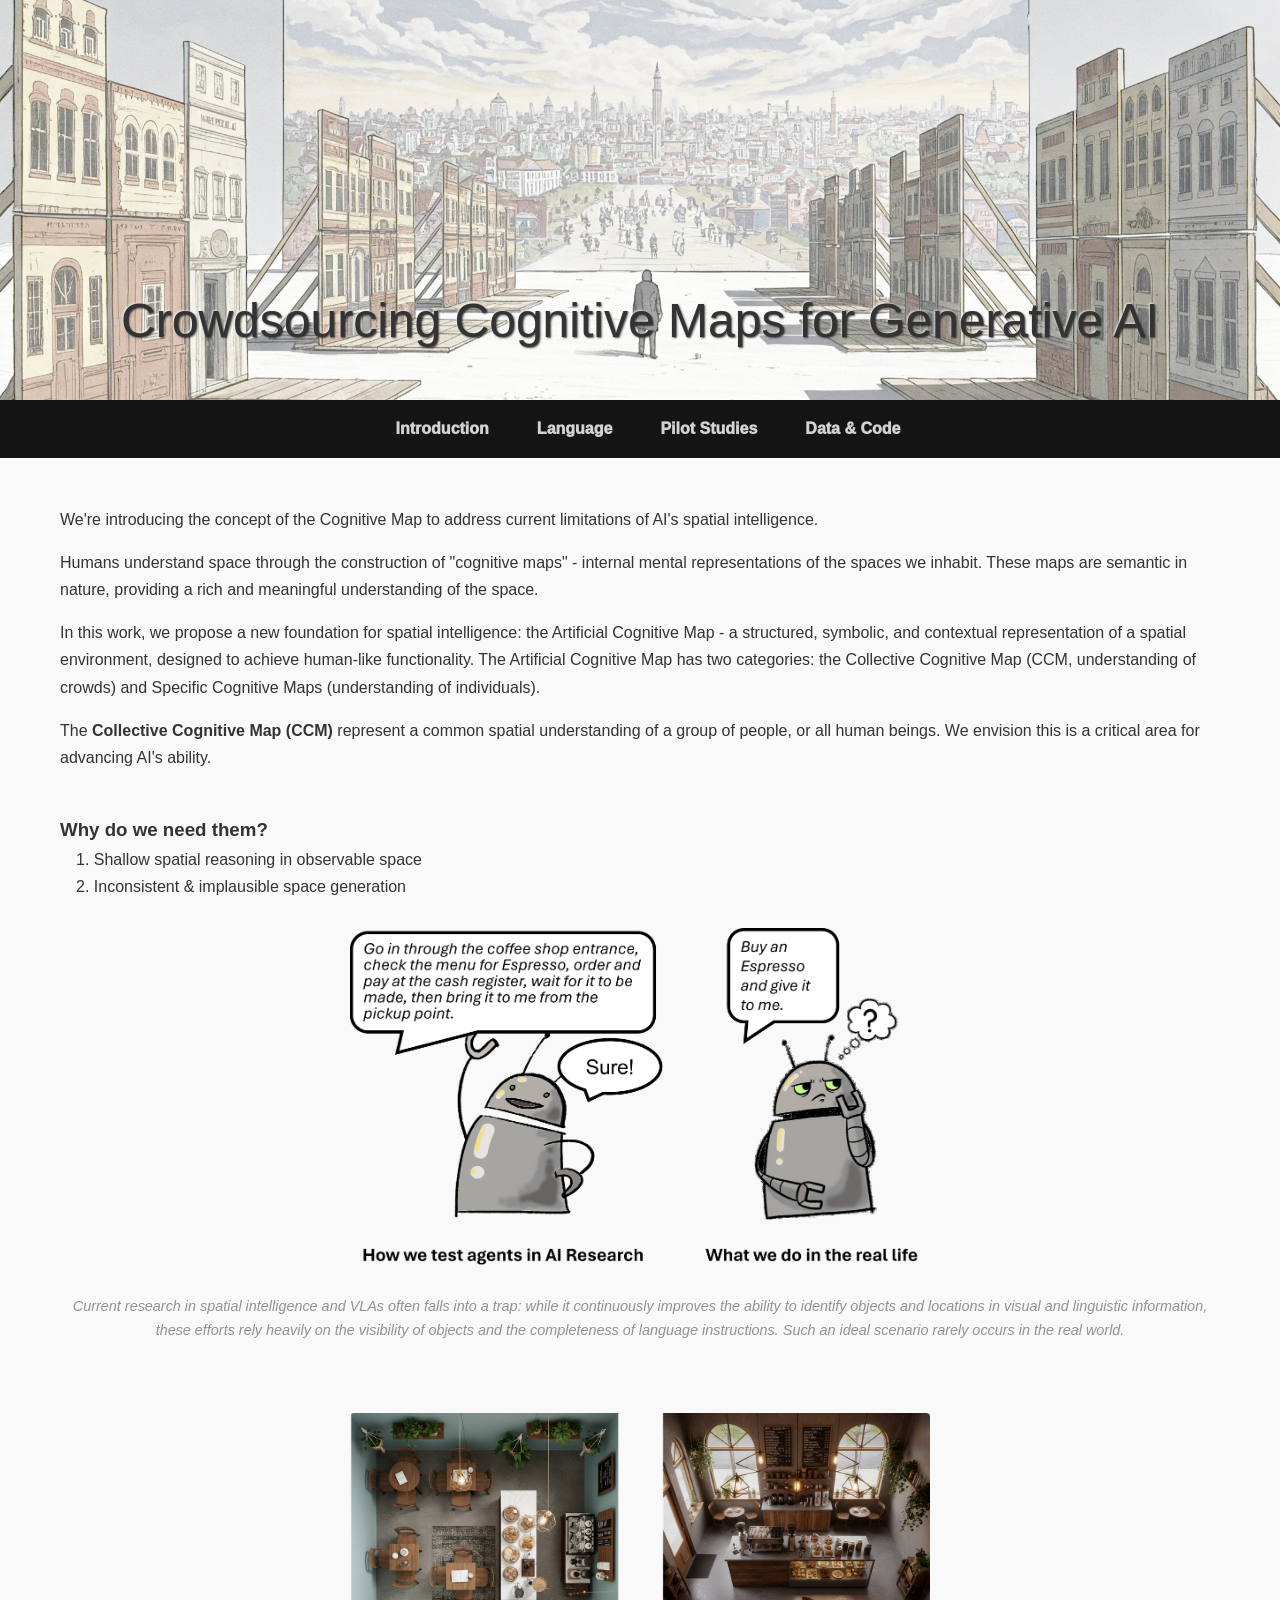
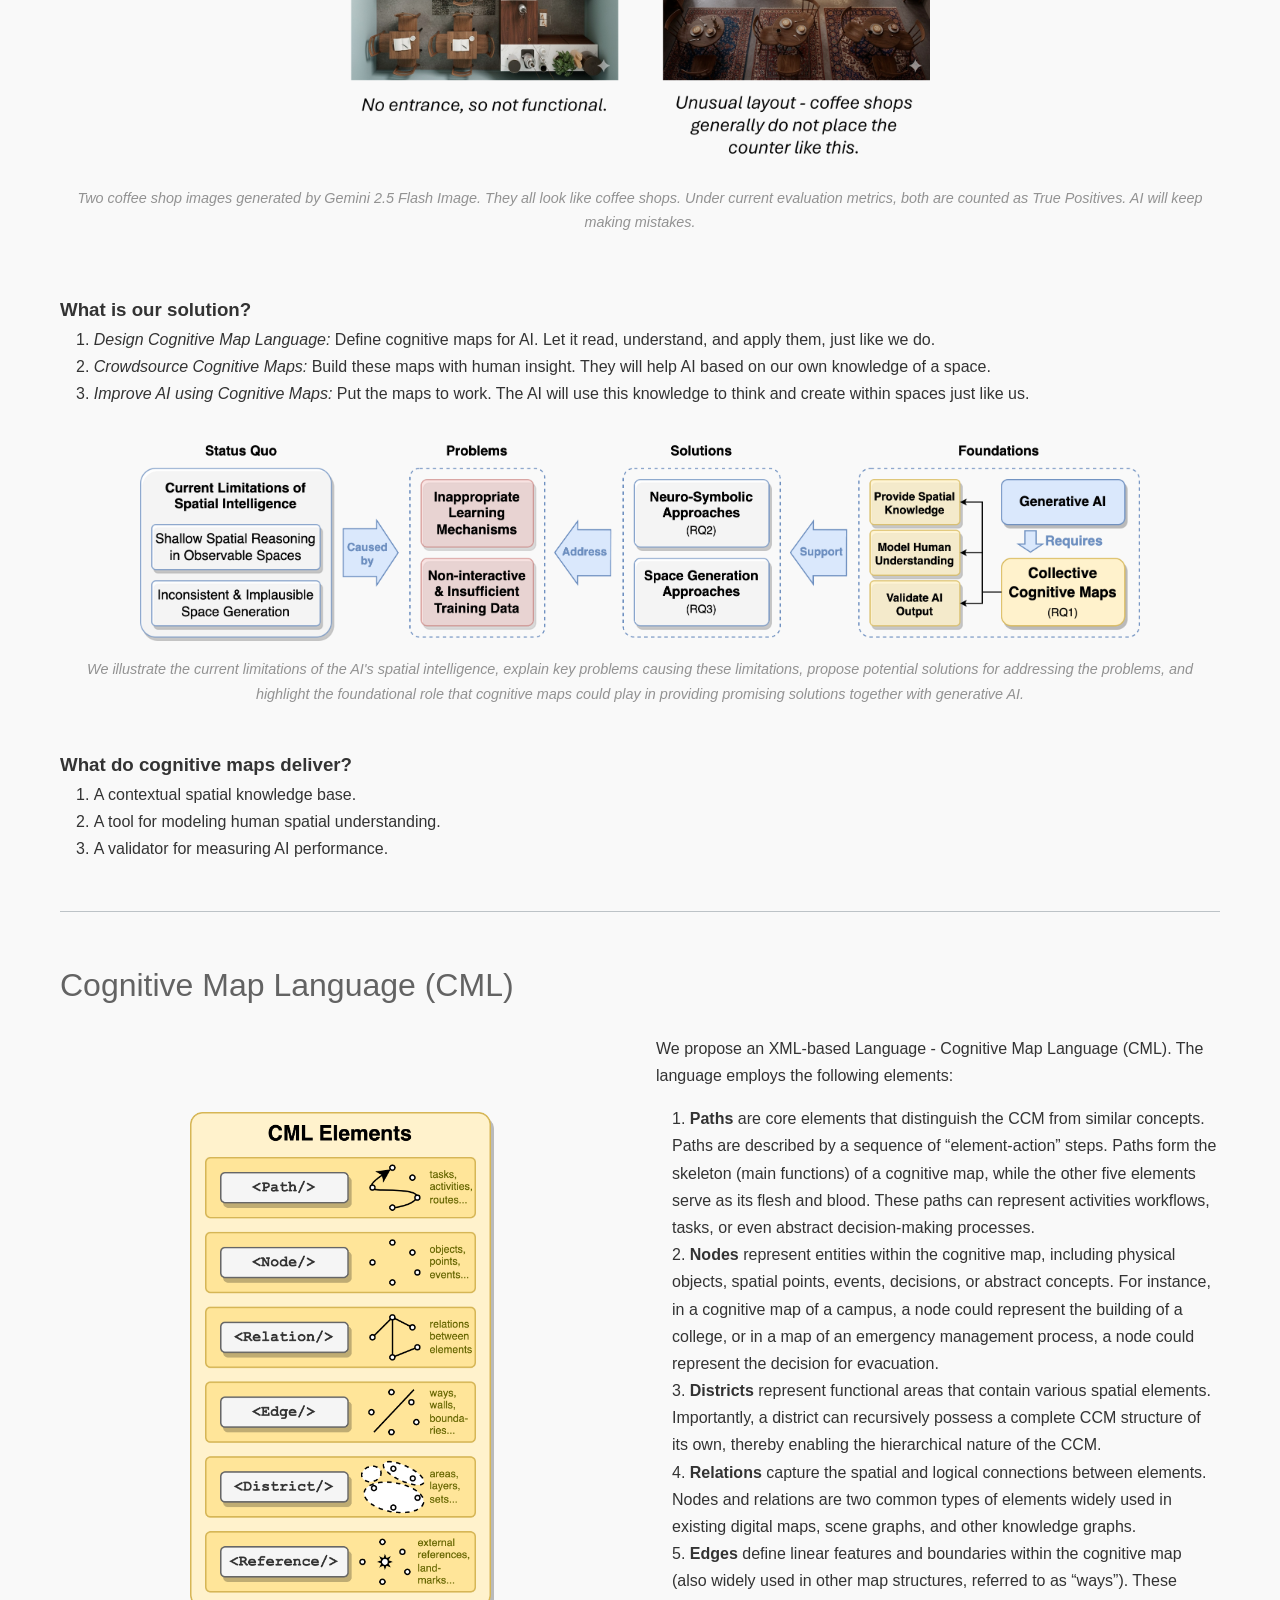
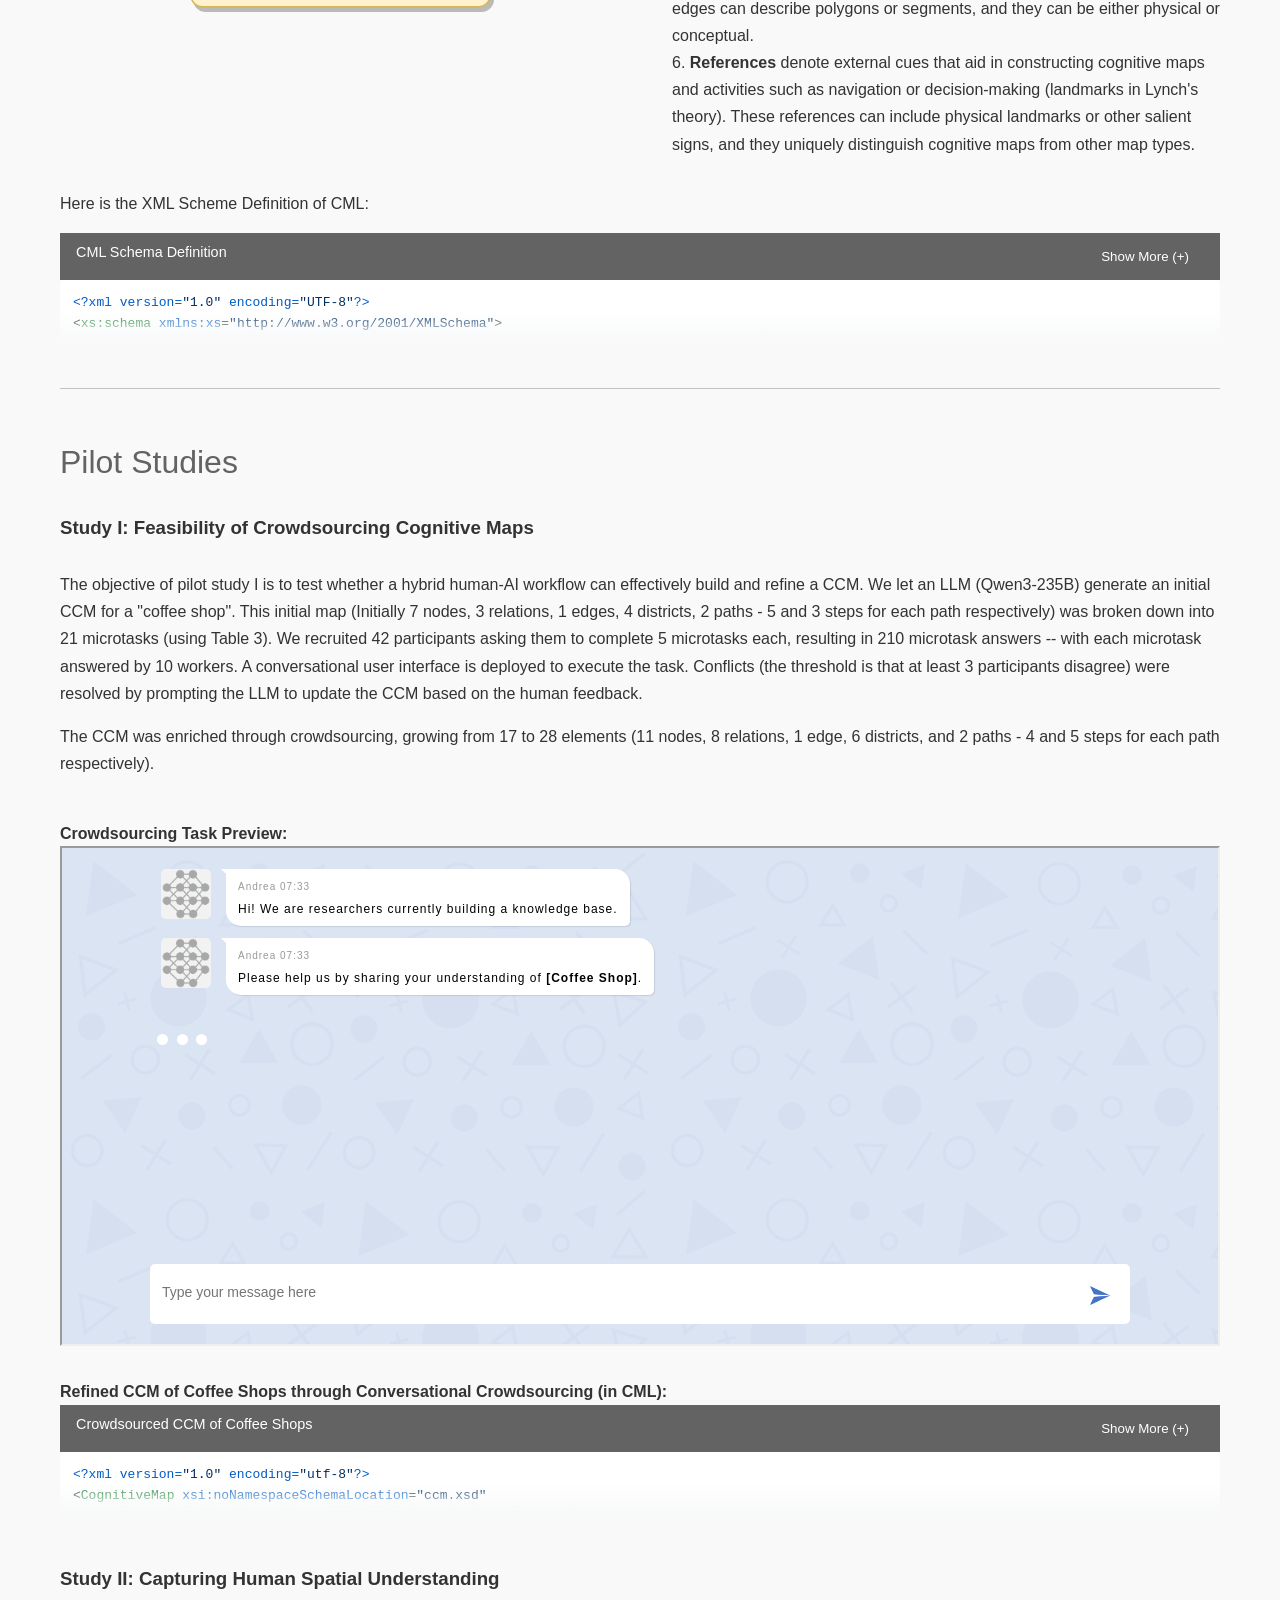
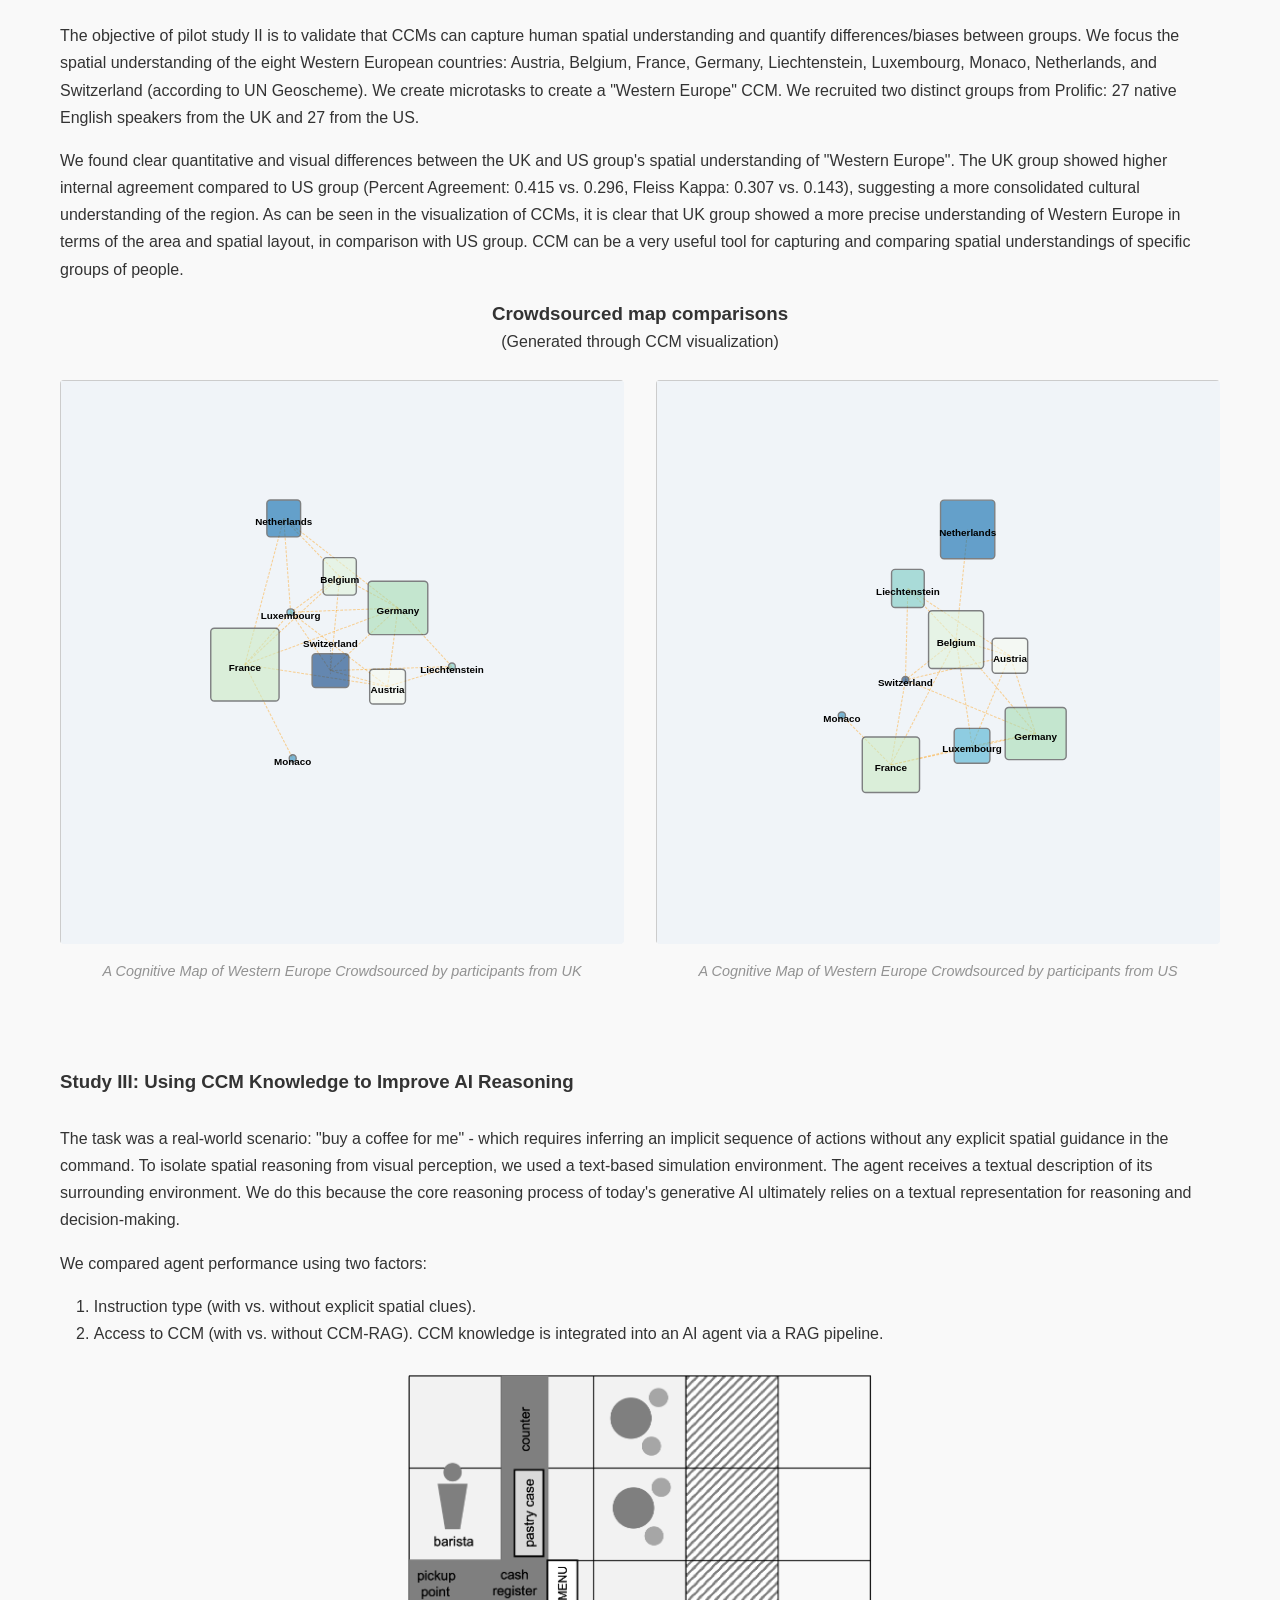
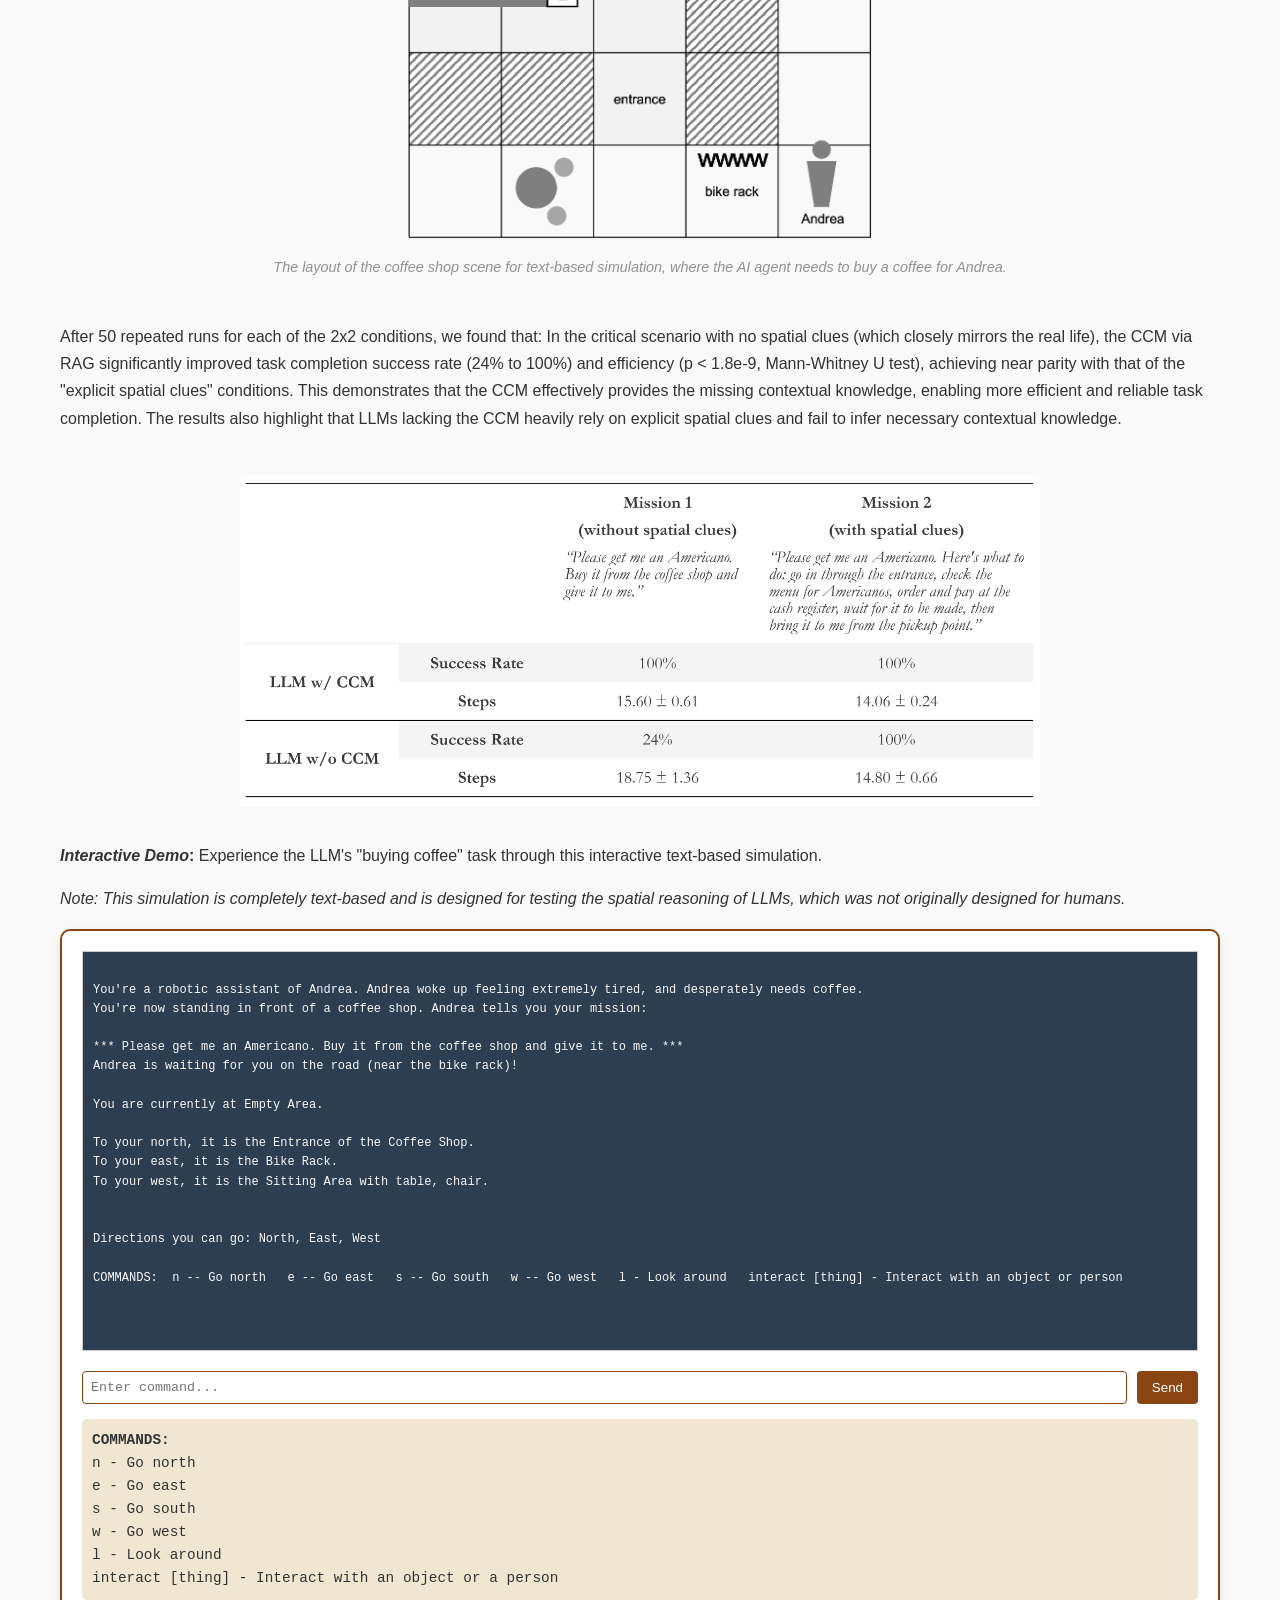
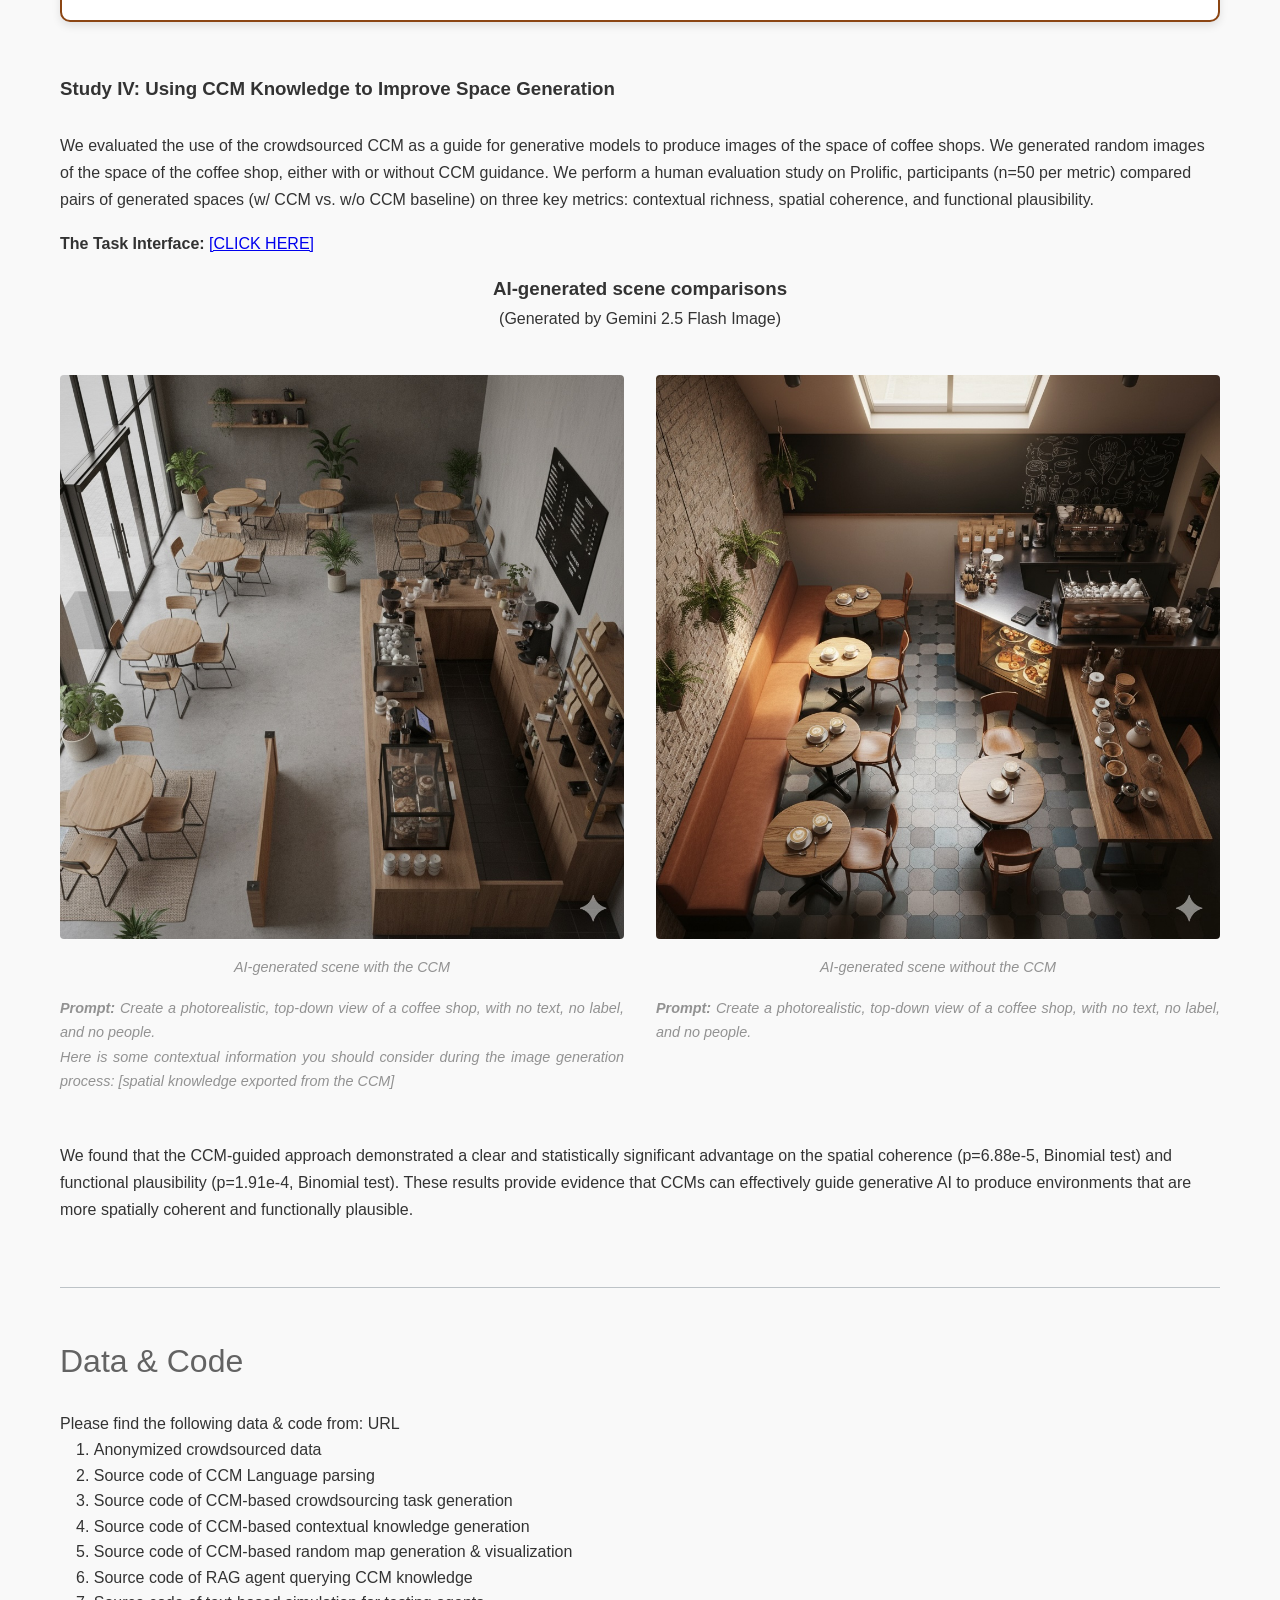
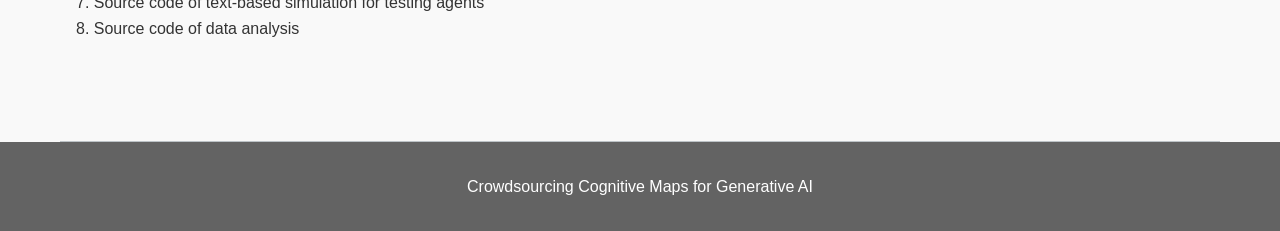
==== home/index.html @ c55c2d04 "Add files via upload" ====
<!DOCTYPE html>
<html lang="en">
<head>
    <meta charset="UTF-8">
    <meta name="viewport" content="width=device-width, initial-scale=1.0">
    <title>Crowdsourcing Cognitive Maps</title>
    <link rel="stylesheet" href="./github.min.css">
    <link rel="stylesheet" media="all" href="./style.css">
    <style>

    </style>
</head>
<body>
    <header>
        <div class="container" style="margin-top: auto; width: 100%; text-align: center;">
            <h1>Crowdsourcing Cognitive Maps for Generative AI</h1>
            <!-- <p class="subtitle">Toward Spatial Intelligence of AI via Collective Cognitive Maps</p> -->
        </div>
    </header>
    
    <nav>
        <div class="container">
            <ul>
                <li><a href="#introduction">Introduction</a></li>
                <li><a href="#language">Language</a></li>
                <li><a href="#pilotstudies">Pilot Studies</a></li>
                <li><a href="#data">Data & Code</a></li>
            </ul>
        </div>
    </nav>
    
    <main class="container">
        <section id="introduction">
            <!-- <h2>Introduction</h2> -->
            <div class="text-content">
                <p>We're introducing the concept of the Cognitive Map to address current limitations of AI's spatial intelligence.</p>
                <p>Humans understand space through the construction of "cognitive maps" - internal mental representations of the spaces we inhabit. These maps are semantic in nature, providing a rich and meaningful understanding of the space.</p>
                <p>In this work, we propose a new foundation for spatial intelligence: the Artificial Cognitive Map - a structured, symbolic, and contextual representation of a spatial environment, designed to achieve human-like functionality. The Artificial Cognitive Map has two categories: the Collective Cognitive Map (CCM, understanding of crowds) and Specific Cognitive Maps (understanding of individuals). </p>
                <p>The <b>Collective Cognitive Map (CCM)</b> represent a common spatial understanding of a group of people, or all human beings. We envision this is a critical area for advancing AI's ability.</p>
                <br/>

                <h3>Why do we need them?</h3>
                <ol>
                    <li>Shallow spatial reasoning in observable space</li>
                    <li>Inconsistent & implausible space generation</li>
                </ol>

                <div class="image-container">
                    <br/>
                    <img id="example1" style="width: 50%; max-width: 1000px;" src="imgs/example1.png">
                    <p class="image-caption">Current research in spatial intelligence and VLAs often falls into a trap: while it continuously improves the ability to identify objects and locations in visual and linguistic information, these efforts rely heavily on the visibility of objects and the completeness of language instructions. Such an ideal scenario rarely occurs in the real world.</p>
                    <br/>
                </div>

                
                <div class="image-container">
                    <br/>
                    <img id="example2" style="width: 50%; max-width: 1000px;" src="imgs/example2.png">
                    <p class="image-caption">Two coffee shop images generated by Gemini 2.5 Flash Image. They all look like coffee shops. Under current evaluation metrics, both are counted as True Positives. AI will keep making mistakes.</p>
                    <br/>
                </div>
                <p></p>

                <h3>What is our solution?</h3>
                <ol>
                    <li><i>Design Cognitive Map Language:</i> Define cognitive maps for AI. Let it read, understand, and apply them, just like we do.</li>
                    <li><i>Crowdsource Cognitive Maps:</i> Build these maps with human insight. They will help AI based on our own knowledge of a space.</li>
                    <li><i>Improve AI using Cognitive Maps:</i> Put the maps to work. The AI will use this knowledge to think and create within spaces just like us.</li>
                </ol>

                <div class="image-container">
                    <br/>
                    <img id="pipeline" style="width: 100%; max-width: 1000px;" src="imgs/pipeline.png">
                    <p class="image-caption">We illustrate the current limitations of the AI's spatial intelligence, explain key problems causing these limitations, propose potential solutions for addressing the problems, and highlight the foundational role that cognitive maps could play in providing promising solutions together with generative AI. </p>
                    <br/>
                </div>

                <h3>What do cognitive maps deliver?</h3>
                <ol>
                    <li>A contextual spatial knowledge base.</li>
                    <li>A tool for modeling human spatial understanding.</li>
                    <li>A validator for measuring AI performance.</li>
                </ol>
            </div>
        </section>
        
        <section id="language">
            <h2>Cognitive Map Language (CML)</h2>
            <div class="content-grid">
                <div class="image-container">
                    <br/>
                    <br/>
                    <br/>
                    <img src="imgs/cml.png" style="max-height:500px">
                    <!-- <p class="image-caption">CML Elements</p> -->
                </div>
                <div class="text-content">
                    <p>We propose an XML-based Language - Cognitive Map Language (CML). The language employs the following elements:</p>
                    <ol>
                        <li><strong>Paths</strong> are core elements that distinguish the CCM from similar concepts. Paths are described by a sequence of “element-action” steps. Paths form the skeleton (main functions) of a cognitive map, while the other five elements serve as its flesh and blood. These paths can represent activities workflows, tasks, or even abstract decision-making processes.</li>
                        <li><strong>Nodes</strong> represent entities within the cognitive map, including physical objects, spatial points, events, decisions, or abstract concepts. For instance, in a cognitive map of a campus, a node could represent the building of a college, or in a map of an emergency management process, a node could represent the decision for evacuation.</li>
                        <li><strong>Districts</strong> represent functional areas that contain various spatial elements. Importantly, a district can recursively possess a complete CCM structure of its own, thereby enabling the hierarchical nature of the CCM.</li>
                        <li><strong>Relations</strong> capture the spatial and logical connections between elements. Nodes and relations are two common types of elements widely used in existing digital maps, scene graphs, and other knowledge graphs.</li>
                        <li><strong>Edges</strong> define linear features and boundaries within the cognitive map (also widely used in other map structures, referred to as “ways”). These edges can describe polygons or segments, and they can be either physical or conceptual.</li>
                        <li><strong>References</strong> denote external cues that aid in constructing cognitive maps and activities such as navigation or decision-making (landmarks in Lynch's theory). These references can include physical landmarks or other salient signs, and they uniquely distinguish cognitive maps from other map types.</li>
                    </ol>
                </div>
            </div>
            
            <div class="text-content"><p>Here is the XML Scheme Definition of CML:</p></div>

            <div class="code-container collapsible-code collapsed">
                <div class="code-header">
                    <span>CML Schema Definition</span>
                    <div class="code-actions">
                        <!-- <button class="code-copy">Copy</button>&nbsp;&nbsp; -->
                        <button class="collapse-toggle" style="background: none; border: none; color: white; cursor: pointer;">Show More (+)</button>
                    </div>
                </div>
                <div class="code-content">
                    <pre><code class="language-xml" id="xsd-code"></code></pre>
                    <div class="collapsed-overlay"></div>
                </div>
            </div>

        </section>
        
        <section id="pilotstudies">
            <h2>Pilot Studies</h2>
            <div class="text-content">
                <h3>Study I: Feasibility of Crowdsourcing Cognitive Maps</h3>
                <br/>
                <p>The objective of pilot study I is to test whether a hybrid human-AI workflow can effectively build and refine a CCM. We let an LLM (Qwen3-235B) generate an initial CCM for a "coffee shop". This initial map (Initially 7 nodes, 3 relations, 1 edges, 4 districts, 2 paths - 5 and 3 steps for each path respectively) was broken down into 21 microtasks (using Table 3). We recruited 42 participants asking them to complete 5 microtasks each, resulting in 210 microtask answers -- with each microtask answered by 10 workers. A conversational user interface is deployed to execute the task. Conflicts (the threshold is that at least 3 participants disagree) were resolved by prompting the LLM to update the CCM based on the human feedback.</p>
                <p>The CCM was enriched through crowdsourcing, growing from 17 to 28 elements (11 nodes, 8 relations, 1 edge, 6 districts, and 2 paths - 4 and 5 steps for each path respectively).</p>
                <br/>
            </div>
            
            <p><b>Crowdsourcing Task Preview:</b></p>
            <iframe 
                src="../crowdsourcing/client.html" 
                width="100%" 
                height="500px"
                title="Conversational Task Interface">
            </iframe>
            <br/>
            <br/>

            <p><b>Refined CCM of Coffee Shops through Conversational Crowdsourcing (in CML):</b></p>
            <div class="code-container collapsible-code collapsed">
                <div class="code-header">
                    <span>Crowdsourced CCM of Coffee Shops</span>
                    <div class="code-actions">
                        <!-- <button class="code-copy">Copy</button>&nbsp;&nbsp; -->
                        <button class="collapse-toggle" style="background: none; border: none; color: white; cursor: pointer;">Show More (+)</button>
                    </div>
                </div>
                <div class="code-content">
                    <pre><code class="language-xml" id="xml-code"></code></pre>
                    <div class="collapsed-overlay"></div>
                </div>
            </div>
            <br/>
            <br/>

            <div class="text-content">
                <h3>Study II: Capturing Human Spatial Understanding</h3>
                <br/>
                <p>The objective of pilot study II is to validate that CCMs can capture human spatial understanding and quantify differences/biases between groups. We focus the spatial understanding of the eight Western European countries: Austria, Belgium, France, Germany, Liechtenstein, Luxembourg, Monaco, Netherlands, and Switzerland (according to UN Geoscheme). We create microtasks to create a "Western Europe" CCM. We recruited two distinct groups from Prolific: 27 native English speakers from the UK and 27 from the US.</p>
                <p>We found clear quantitative and visual differences between the UK and US group's spatial understanding of "Western Europe". The UK group showed higher internal agreement compared to US group (Percent Agreement: 0.415 vs. 0.296, Fleiss Kappa: 0.307 vs. 0.143), suggesting a more consolidated cultural understanding of the region. As can be seen in the visualization of CCMs, it is clear that UK group showed a more precise understanding of Western Europe in terms of the area and spatial layout, in comparison with US group. 
                CCM can be a very useful tool for capturing and comparing spatial understandings of specific groups of people. </p>
            </div>

            <div style="text-align: center">
                <h3>Crowdsourced map comparisons</h3>
                <p>(Generated through CCM visualization)</p>
                <br/>
            </div>
            <div class="content-grid">
                <div class="image-container">
                    <img id="we-uk" src="imgs/map_WE_UK.svg">
                    <p class="image-caption">A Cognitive Map of Western Europe Crowdsourced by participants from UK</p>
                </div>
                <div class="image-container">
                    <img id="we-us" src="imgs/map_WE_US.svg">
                    <p class="image-caption">A Cognitive Map of Western Europe Crowdsourced by participants from US</p>
                </div>
            </div>
            <br/>
            <br/>


            <div class="text-content">
                <h3>Study III: Using CCM Knowledge to Improve AI Reasoning</h3>
                <br/>
                <p>The task was a real-world scenario: "buy a coffee for me" - which requires inferring an implicit sequence of actions without any explicit spatial guidance in the command. To isolate spatial reasoning from visual perception, we used a text-based simulation environment. The agent receives a textual description of its surrounding environment. We do this because the core reasoning process of today's generative AI ultimately relies on a textual representation for reasoning and decision-making.</p>
                <p>We compared agent performance using two factors: </p>
                <ol>
                    <li>Instruction type (with vs. without explicit spatial clues).</li>
                    <li>Access to CCM (with vs. without CCM-RAG). CCM knowledge is integrated into an AI agent via a RAG pipeline.</li>
                </ol>

                <div class="image-container">
                    <br/>
                    <img id="layout" style="width: 40%" src="imgs/coffeeshop.png">
                    <p class="image-caption">The layout of the coffee shop scene for text-based simulation, where the AI agent needs to buy a coffee for Andrea.</p>
                    <br/>
                </div>

                <p>After 50 repeated runs for each of the 2x2 conditions, we found that: In the critical scenario with no spatial clues (which closely mirrors the real life), the CCM via RAG significantly improved task completion success rate (24% to 100%) and efficiency (p &lt; 1.8e-9, Mann-Whitney U test), achieving near parity with that of the "explicit spatial clues" conditions. This demonstrates that the CCM effectively provides the missing contextual knowledge, enabling more efficient and reliable task completion. The results also highlight that LLMs lacking the CCM heavily rely on explicit spatial clues and fail to infer necessary contextual knowledge.</p>
                <br/>
                    <div class="image-container">
                        <img style="width: 100%; max-width: 800px;" src="imgs/table.png">
                    </div>
                <br/>
            </div>

            <div class="text-content">
                <p><b><i>Interactive Demo</i>:</b> Experience the LLM's "buying coffee" task through this interactive text-based simulation.</p>
                <p><i>Note: This simulation is completely text-based and is designed for testing the spatial reasoning of LLMs, which was not originally designed for humans.</i></p>
            </div>
            
            <div id="simulation-container">
                <!-- <h3>Interactive Console</h3> -->
                <div id="output"></div>
                <div id="input-container">
                    <input type="text" id="command-input" placeholder="Enter command...">
                    <button id="submit-button">Send</button>
                </div>
                <div class="help">
                    <strong>COMMANDS:</strong><br/>n - Go north<br/>e - Go east<br/>s - Go south<br/>w - Go west<br/>l - Look around<br/>interact [thing] - Interact with an object or a person
                </div>
            </div>

            <br/>
            <br/>

            
            <div class="text-content">
                <h3>Study IV: Using CCM Knowledge to Improve Space Generation</h3>
                <br/>
                <p>We evaluated the use of the crowdsourced CCM as a guide for generative models to produce images of the space of coffee shops. We generated random images of the space of the coffee shop, either with or without CCM guidance. We perform a human evaluation study on Prolific, participants (n=50 per metric) compared pairs of generated spaces (w/ CCM vs. w/o CCM baseline) on three key metrics: contextual richness, spatial coherence, and functional plausibility.</p>
                <p><b>The Task Interface: </b> <a href="comparison.html" target="_blank">[CLICK HERE]</a></p>
                <div style="text-align: center">
                    <h3>AI-generated scene comparisons</h3>
                    <p>(Generated by Gemini 2.5 Flash Image)</p>
                    <br/>
                </div>

                <div class="content-grid">
                    <div class="image-container">
                        <img id="ccm-scene" src="imgs/ccm1.jpg">
                        <p class="image-caption">AI-generated scene with the CCM</p>
                        <p class="image-caption" style="text-align: justify"><strong>Prompt:</strong> Create a photorealistic, top-down view of a coffee shop, with no text, no label, and no people.<br/>
                        Here is some contextual information you should consider during the image generation process: [spatial knowledge exported from the CCM]</p>
                    </div>
                    <div class="image-container">
                        <img id="noccm-scene" src="imgs/noccm1.jpg">
                        <p class="image-caption">AI-generated scene without the CCM</p>
                        <p class="image-caption" style="text-align: justify"><strong>Prompt:</strong> Create a photorealistic, top-down view of a coffee shop, with no text, no label, and no people.</p>
                    </div>
                </div>
                
                <p>We found that the CCM-guided approach demonstrated a clear and statistically significant advantage on the spatial coherence (p=6.88e-5, Binomial test) and functional plausibility (p=1.91e-4, Binomial test). These results provide evidence that CCMs can effectively guide generative AI to produce environments that are more spatially coherent and functionally plausible.</p>

            </div>

        </section>
        
        
        <section id="data">
            <h2>Data & Code</h2>
            Please find the following data & code from: URL
            <ol>
                <li>Anonymized crowdsourced data</li>
                <li>Source code of CCM Language parsing</li>
                <li>Source code of CCM-based crowdsourcing task generation</li>
                <li>Source code of CCM-based contextual knowledge generation</li>
                <li>Source code of CCM-based random map generation & visualization</li>
                <li>Source code of RAG agent querying CCM knowledge</li>
                <li>Source code of text-based simulation for testing agents</li>
                <li>Source code of data analysis</li>
            </ol>
            <br/>
            <br/>
        </section>
    </main>
    
    <footer>
        <div class="container">
            <p>Crowdsourcing Cognitive Maps for Generative AI</p>
        </div>
    </footer>

    <script src="./highlight.min.js"></script>
    <script src="./ccm.js"></script>
    <script src="./console.js"></script>
</body>
</html>
---- home/github.min.css ----
pre code.hljs{display:block;overflow-x:auto;padding:1em}code.hljs{padding:3px 5px}/*!
  Theme: GitHub
  Description: Light theme as seen on github.com
  Author: github.com
  Maintainer: @Hirse
  Updated: 2021-05-15

  Outdated base version: https://github.com/primer/github-syntax-light
  Current colors taken from GitHub's CSS
*/.hljs{color:#24292e;background:#fff}.hljs-doctag,.hljs-keyword,.hljs-meta .hljs-keyword,.hljs-template-tag,.hljs-template-variable,.hljs-type,.hljs-variable.language_{color:#d73a49}.hljs-title,.hljs-title.class_,.hljs-title.class_.inherited__,.hljs-title.function_{color:#6f42c1}.hljs-attr,.hljs-attribute,.hljs-literal,.hljs-meta,.hljs-number,.hljs-operator,.hljs-selector-attr,.hljs-selector-class,.hljs-selector-id,.hljs-variable{color:#005cc5}.hljs-meta .hljs-string,.hljs-regexp,.hljs-string{color:#032f62}.hljs-built_in,.hljs-symbol{color:#e36209}.hljs-code,.hljs-comment,.hljs-formula{color:#6a737d}.hljs-name,.hljs-quote,.hljs-selector-pseudo,.hljs-selector-tag{color:#22863a}.hljs-subst{color:#24292e}.hljs-section{color:#005cc5;font-weight:700}.hljs-bullet{color:#735c0f}.hljs-emphasis{color:#24292e;font-style:italic}.hljs-strong{color:#24292e;font-weight:700}.hljs-addition{color:#22863a;background-color:#f0fff4}.hljs-deletion{color:#b31d28;background-color:#ffeef0}
---- home/style.css ----
:root {
    --primary: #636363;
    --secondary: #dbdbdb;
    --accent: #e74c3c;
    --light: #efefef;
    --dark: #141414;
    --text: #333;
    --text-light: #929292;
    --border: #bdc3c7;
}

* {
    margin: 0;
    padding: 0;
    box-sizing: border-box;
}

body {
    font-family: sans-serif;
    line-height: 1.6;
    color: var(--text);
    background-color: #f9f9f9;
}

.container {
    max-width: 1200px;
    margin: 0 auto;
    padding: 0 20px;
}

header {
    position: relative;
    display: flex;
    flex-direction: column;
    background-image: url('./imgs/Potemkin.jpg');
    background-size: cover;
    background-position: center; /* Centers the image */
    background-repeat: no-repeat;
    width: 100%;
    height: 400px;
    /* background-color: var(--primary);
    color: white; */
    padding: 2rem 0;
    text-align: center;
}

h1 {
    font-family: Impact, 'Arial Black', sans-serif;
    font-size: 3.0rem;
    margin-bottom: 0.5rem;
    font-weight: 300;
    text-shadow: 
        1px 1px 2px rgba(0, 0, 0, 0.7),   /* Dark shadow for light text */
        -1px -1px 2px rgba(255, 255, 255, 0.7); /* Light shadow for dark text */
}

ol {
  list-style-position: inside;
  padding-left: 0;
}

li {
  text-indent: 0;
  padding-left: 1em;
}

.subtitle {
    font-size: 1.2rem;
    font-weight: 300;
    color: var(--light);
}

nav {
    background-color: var(--dark);
    padding: 1rem 0;
}

nav ul {
    display: flex;
    justify-content: center;
    list-style: none;
}

nav li {
    margin: 0 1rem;
}

nav a {
    color: #d2d2d2;
    text-decoration: none;
    font-weight: 1000;
    transition: color 0.3s;
}

nav a:hover {
    color: var(--light);
}

section {
    padding: 3rem 0;
    border-bottom: 1px solid var(--border);
}

h2 {
    font-size: 2rem;
    margin-bottom: 1.5rem;
    color: var(--primary);
    font-weight: 400;
}

.content-grid {
    display: grid;
    grid-template-columns: 1fr 1fr;
    gap: 2rem;
    margin-bottom: 2rem;
}

@media (max-width: 768px) {
    .content-grid {
        grid-template-columns: 1fr;
    }
}

.text-content {
    line-height: 1.7;
}

.text-content p {
    margin-bottom: 1rem;
}

.image-container {
    text-align: center;
}

.image-container img {
    max-width: 100%;
    border-radius: 4px;
    /* box-shadow: 0 4px 8px rgba(0,0,0,0.1); */
}

.image-caption {
    font-style: italic;
    color: var(--text-light);
    margin-top: 0.5rem;
    font-size: 0.9rem;
}

#simulation-container {
    background-color: #fff;
    border: 2px solid #8B4513;
    border-radius: 10px;
    padding: 20px;
    box-shadow: 0 4px 8px rgba(0,0,0,0.1);
}
#output {
    font-size: 12px;
    font-family: 'Courier New', monospace;
    height: 400px;
    overflow-y: auto;
    border: 1px solid #ccc;
    padding: 10px;
    margin-bottom: 20px;
    background-color: #2c3e50;
    color: #f9f9f9;
    white-space: pre-wrap;
}
#input-container {
    display: flex;
    gap: 10px;
}
#command-input {
    flex-grow: 1;
    padding: 8px;
    border: 1px solid #8B4513;
    border-radius: 4px;
    font-family: 'Courier New', monospace;
}
button {
    background-color: #8B4513;
    color: white;
    border: none;
    padding: 8px 15px;
    border-radius: 4px;
    cursor: pointer;
    /* font-family: 'Courier New', monospace; */
}
.help {
    font-family: 'Courier New', 'Times New Roman', Times, serif;
    margin-top: 15px;
    padding: 10px;
    background-color: #f0e6d2;
    border-radius: 5px;
    font-size: 0.9em;
}


pre {
    border-radius: 4px;
    overflow: hidden;
}

.code-header {
    background-color: var(--primary);
    color: white;
    padding: 0.5rem 1rem;
    font-size: 0.9rem;
    display: flex;
    justify-content: space-between;
}

.code-copy {
    background: none;
    border: none;
    color: white;
    cursor: pointer;
}

footer {
    background-color: var(--primary);
    color: white;
    padding: 2rem 0;
    text-align: center;
}

.citation {
    font-style: italic;
    margin: 1rem 0;
    color: var(--light);
}

.btn {
    display: inline-block;
    background-color: var(--secondary);
    color: white;
    padding: 0.7rem 1.5rem;
    border-radius: 4px;
    text-decoration: none;
    font-weight: 500;
    transition: background-color 0.3s;
    border: none;
    cursor: pointer;
}

.btn:hover {
    background-color: #2980b9;
}

.btn-accent {
    background-color: var(--accent);
}

.btn-accent:hover {
    background-color: #c0392b;
}

.highlight {
    background-color: rgba(52, 152, 219, 0.1);
    padding: 0.2rem 0.4rem;
    border-radius: 2px;
}

.collapsible-code .code-content { 
    max-height: none; 
    overflow: visible; 
}
.collapsible-code.collapsed .code-content { 
    max-height: 60px; 
    overflow: hidden; 
    position: relative;
}
.collapsed-overlay {
    position: absolute;
    bottom: 0;
    left: 0;
    right: 0;
    height: 30px;
    background: linear-gradient(transparent, #f8f9fa);
    pointer-events: none;
    display: none;
}
.collapsible-code.collapsed .collapsed-overlay {
    display: block;
}
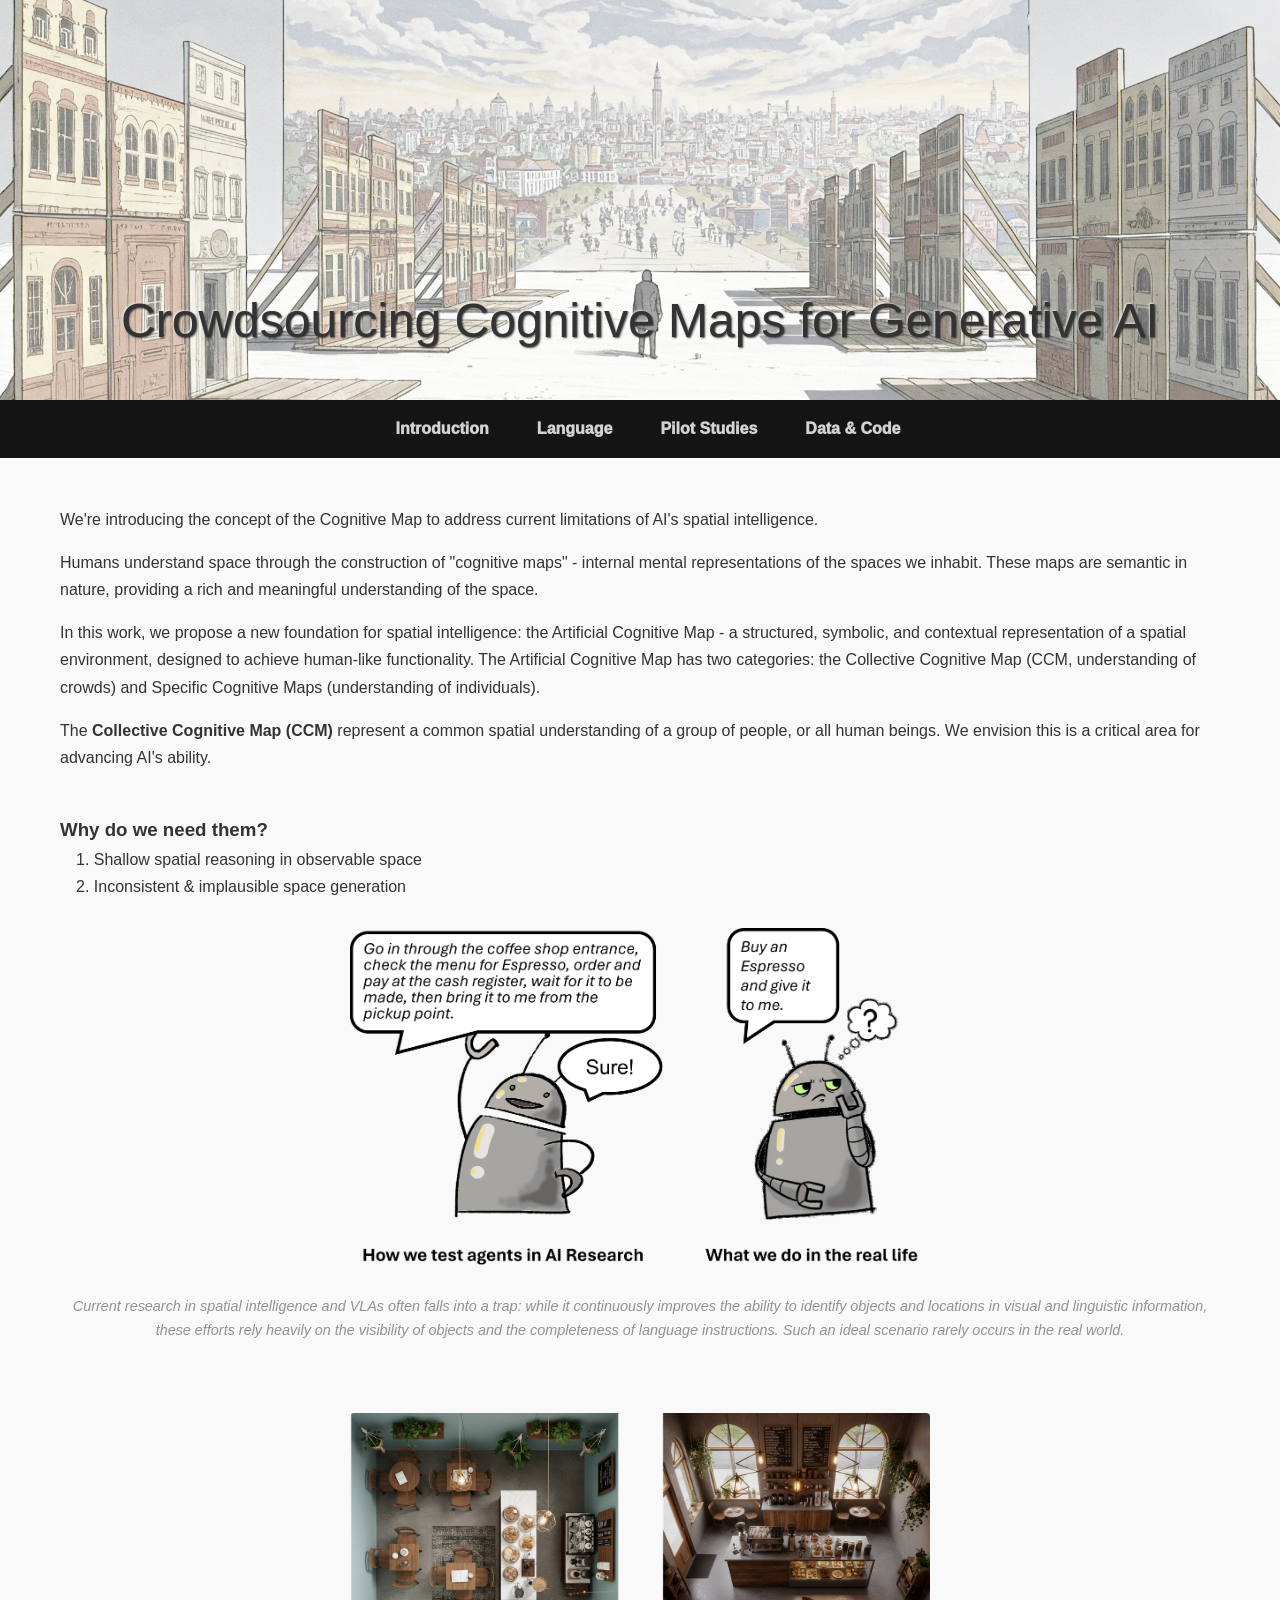
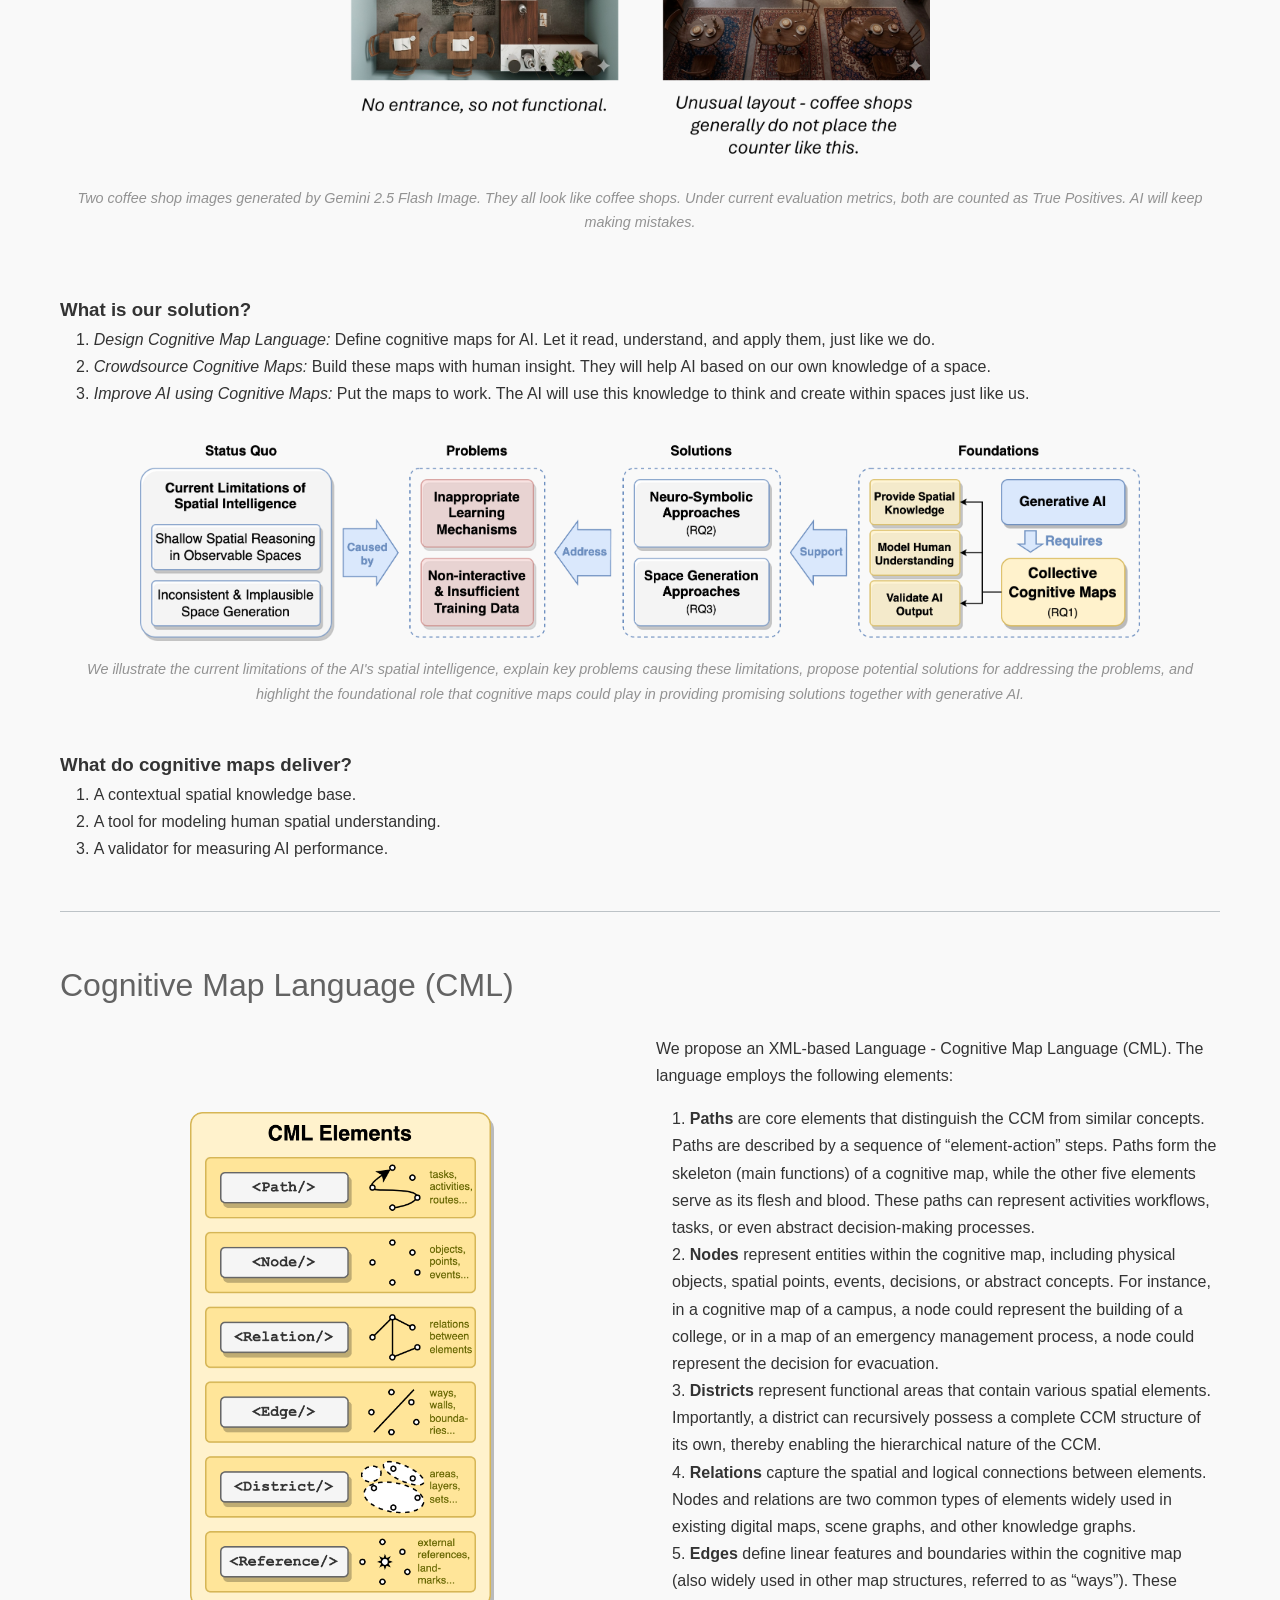
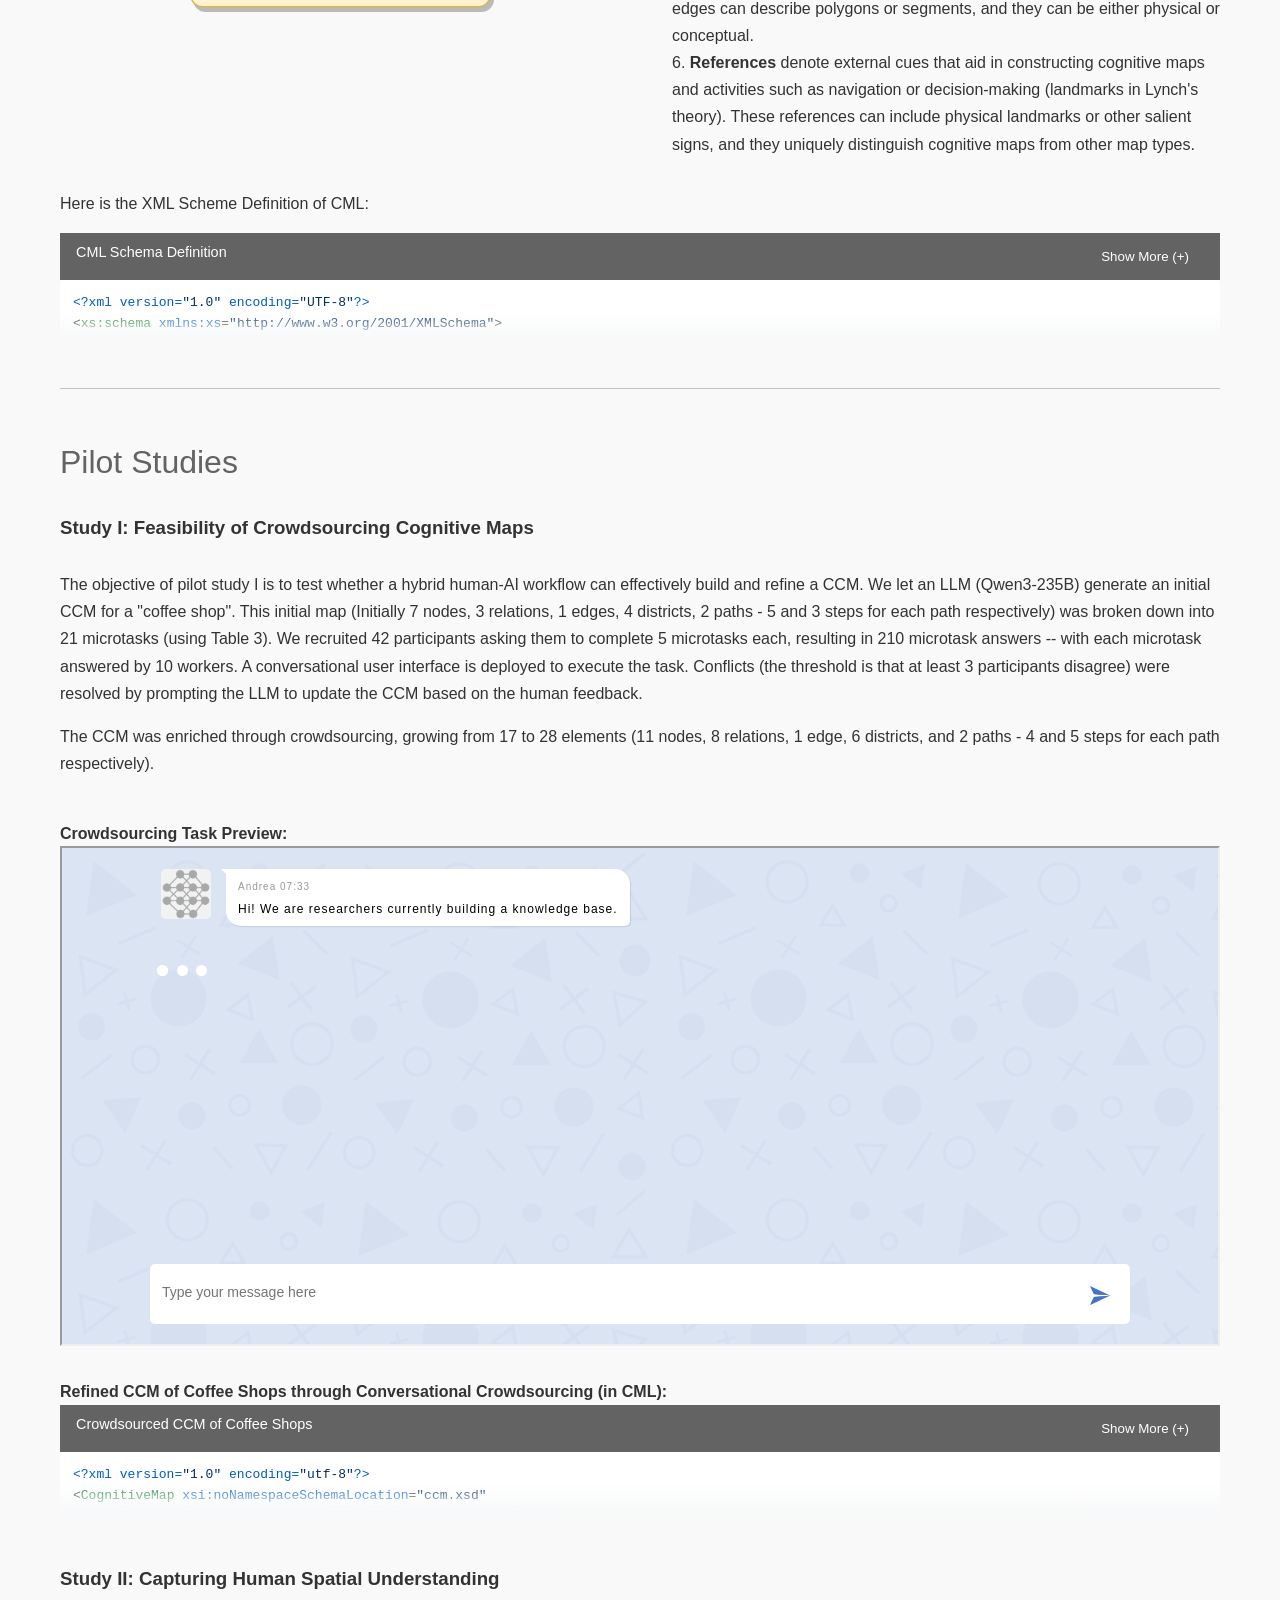
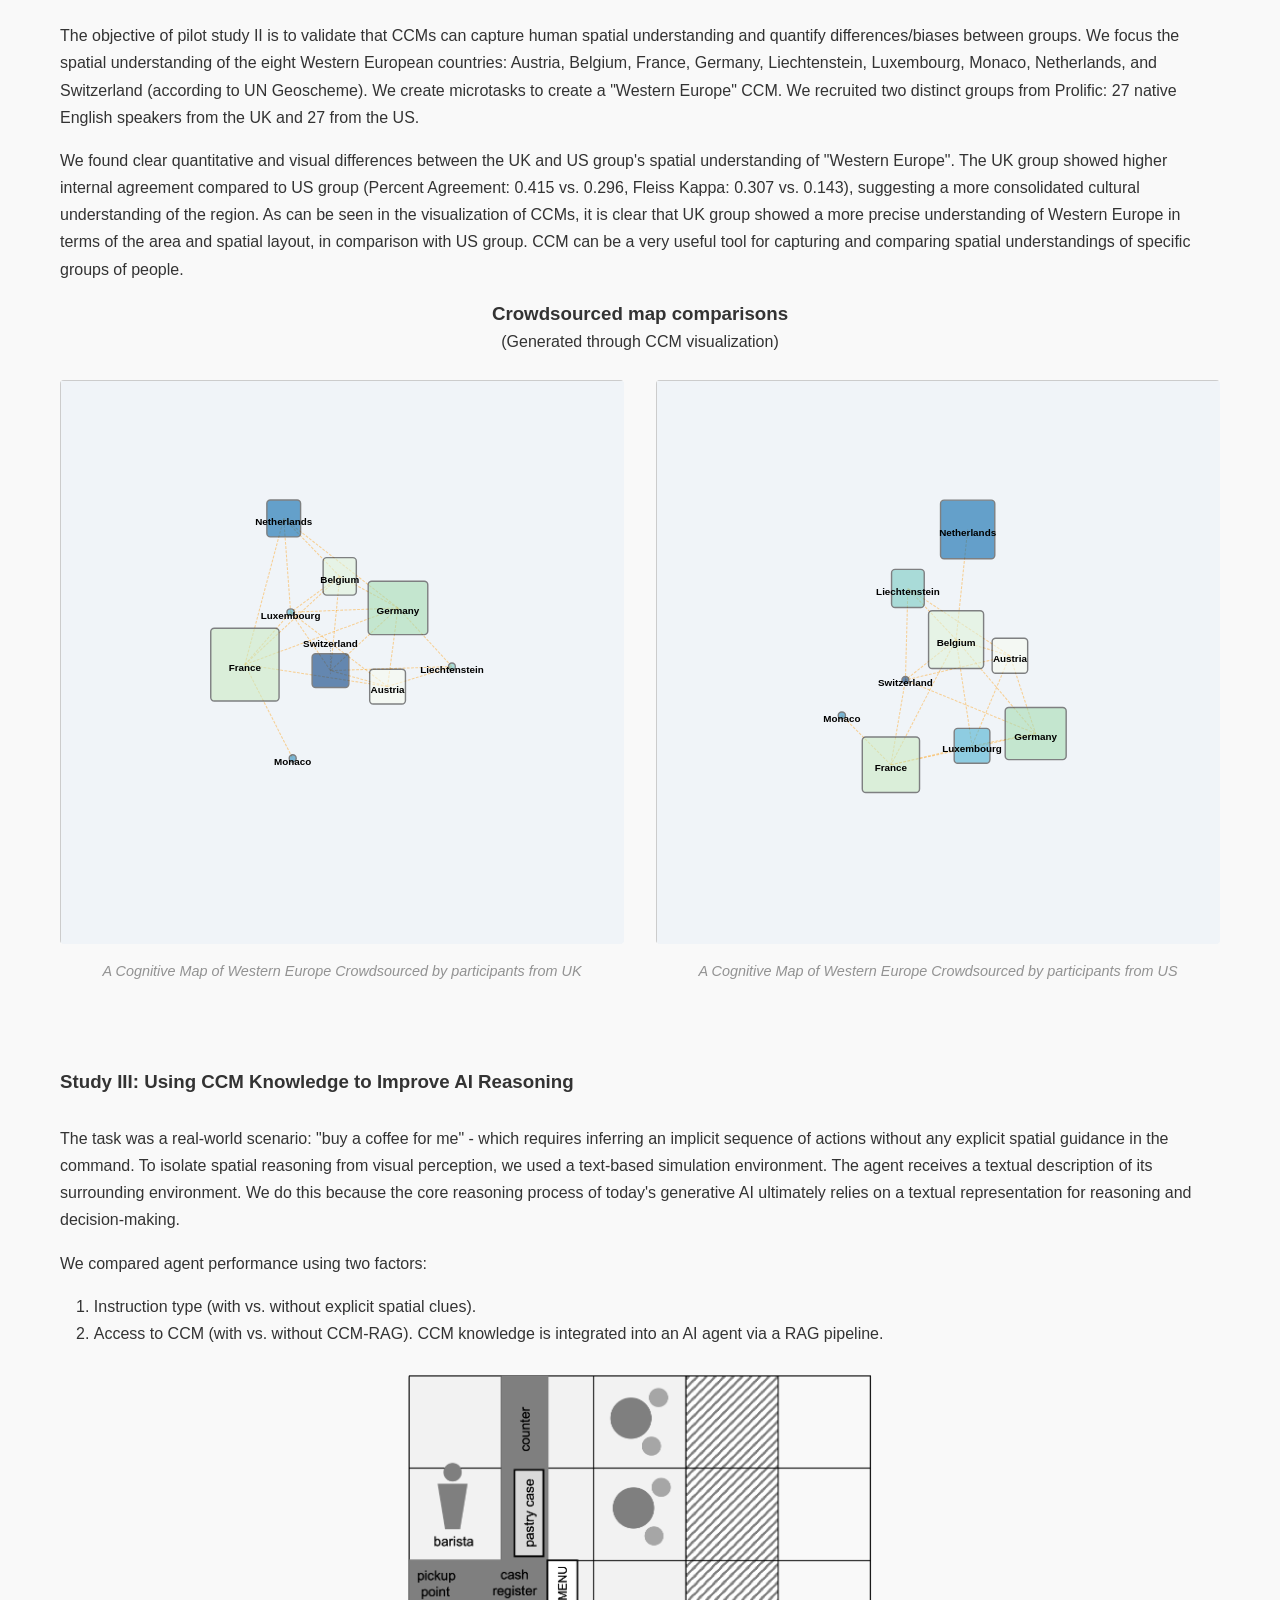
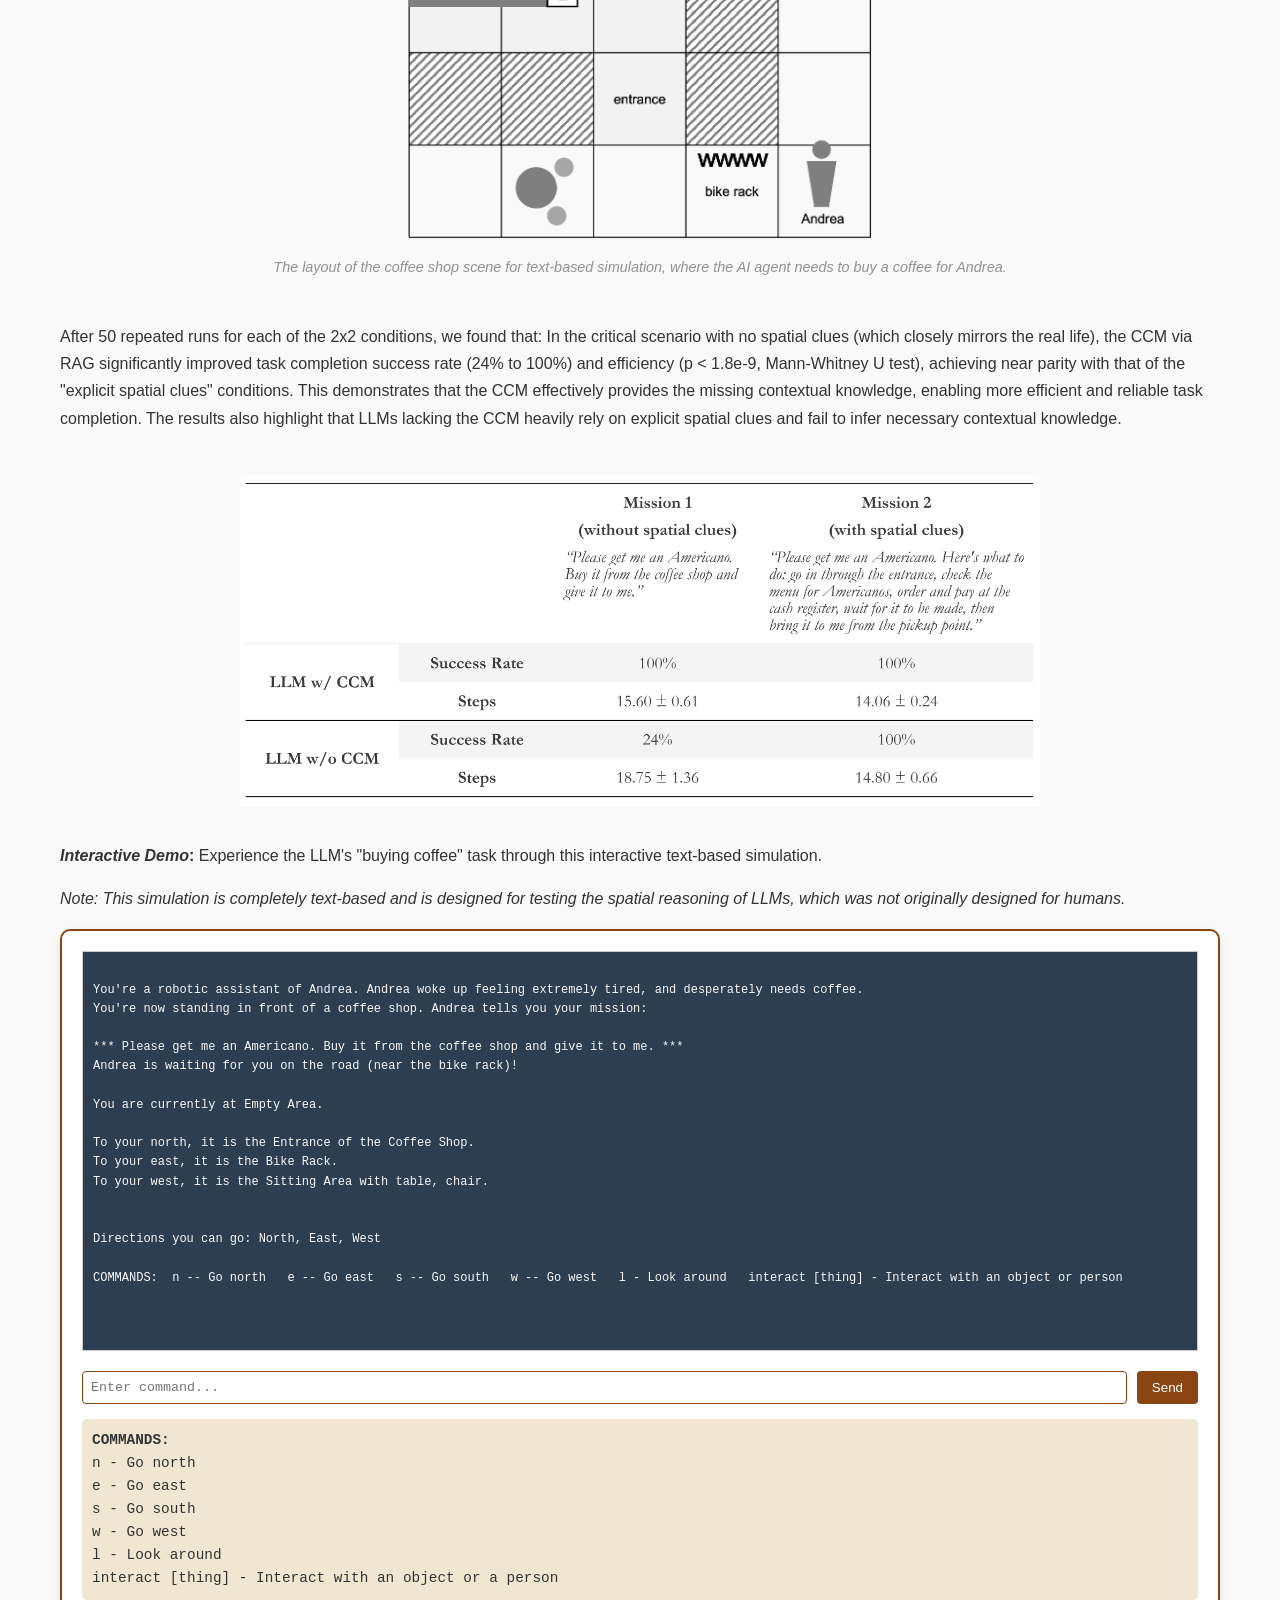
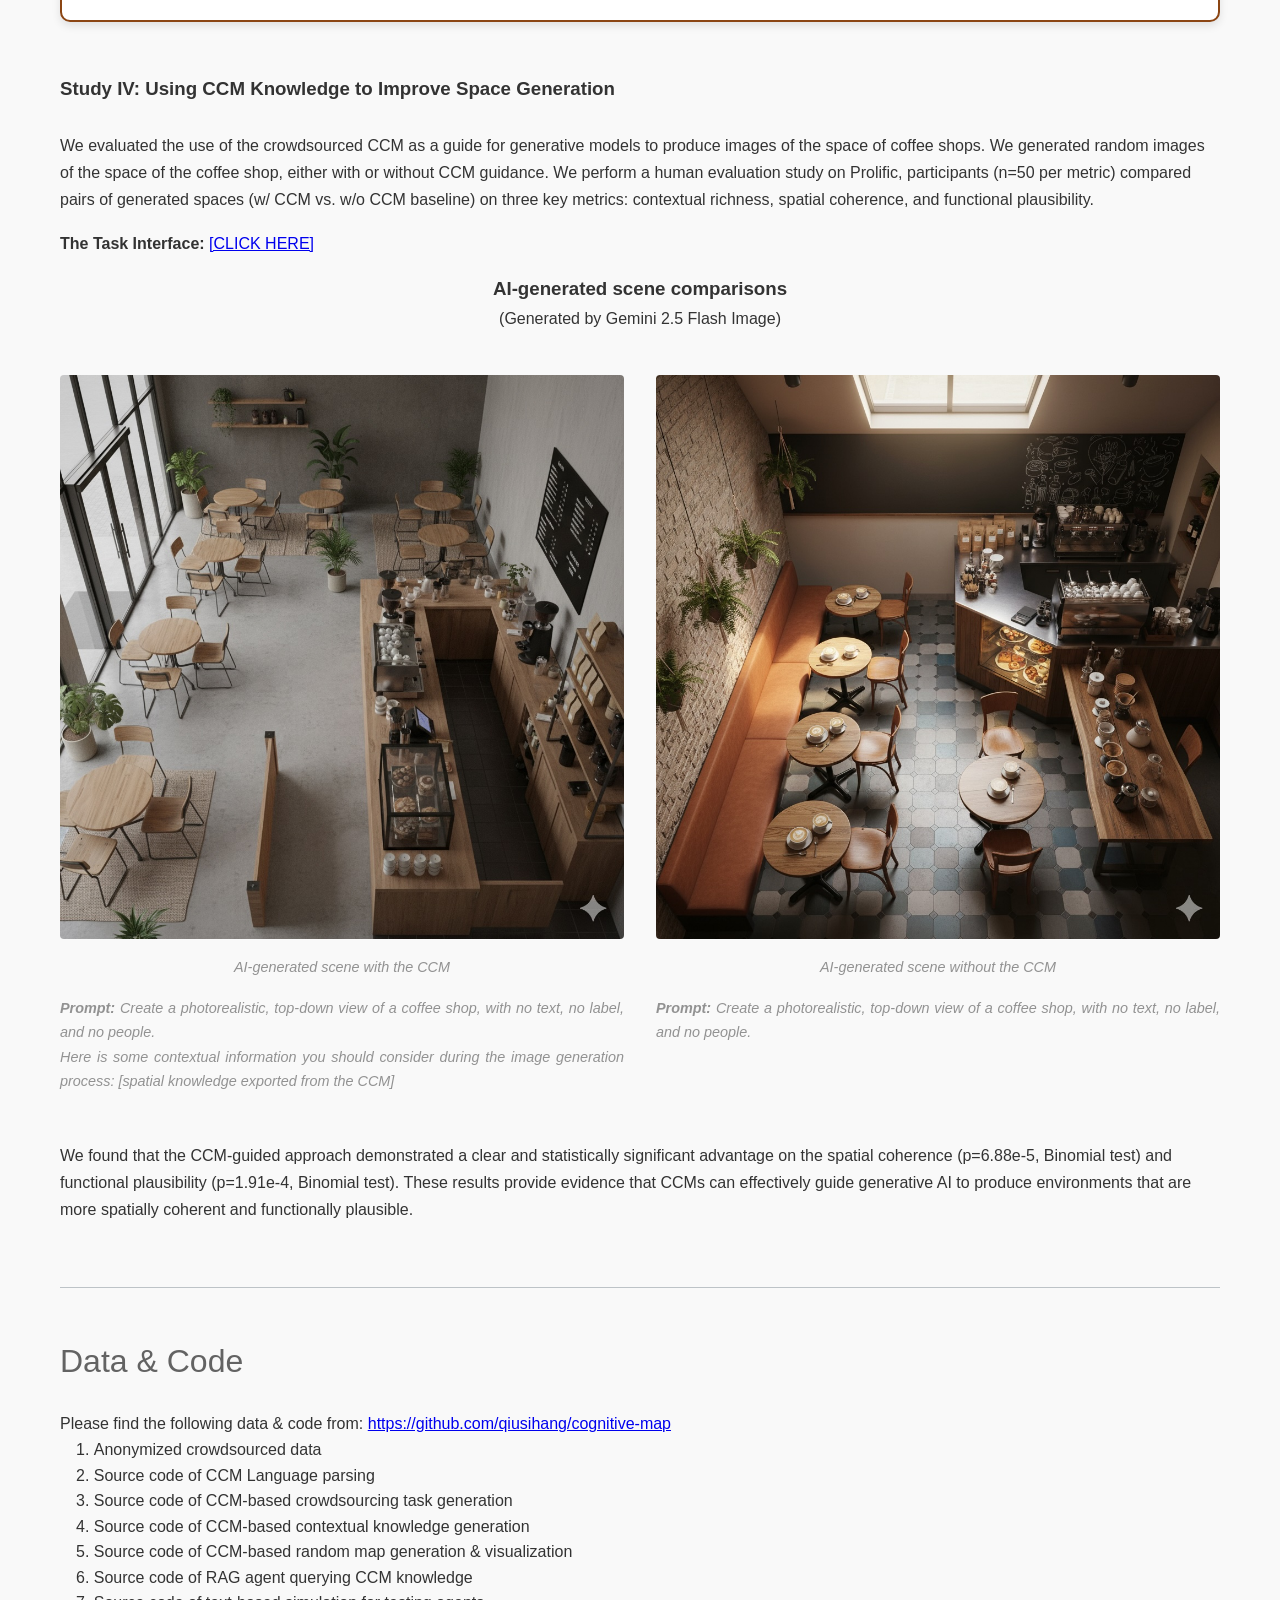
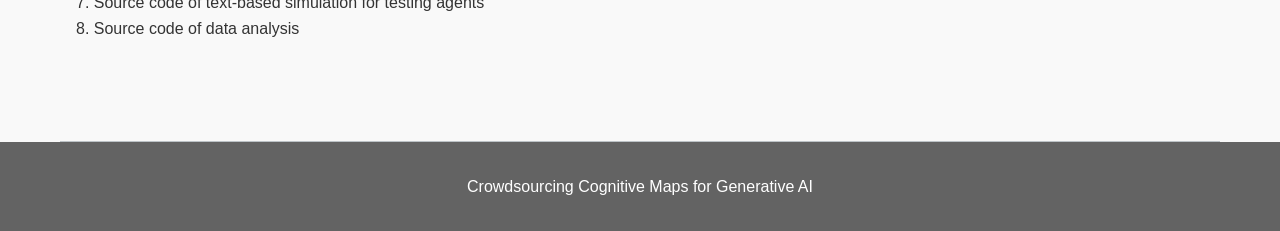
==== commit 28eae423: "Update data source link in index.html" ====
--- a/home/index.html
+++ b/home/index.html
@@ -269,7 +269,7 @@
         
         <section id="data">
             <h2>Data & Code</h2>
-            Please find the following data & code from: URL
+            Please find the following data & code from: <a href="https://github.com/qiusihang/cognitive-map">https://github.com/qiusihang/cognitive-map</a>
             <ol>
                 <li>Anonymized crowdsourced data</li>
                 <li>Source code of CCM Language parsing</li>
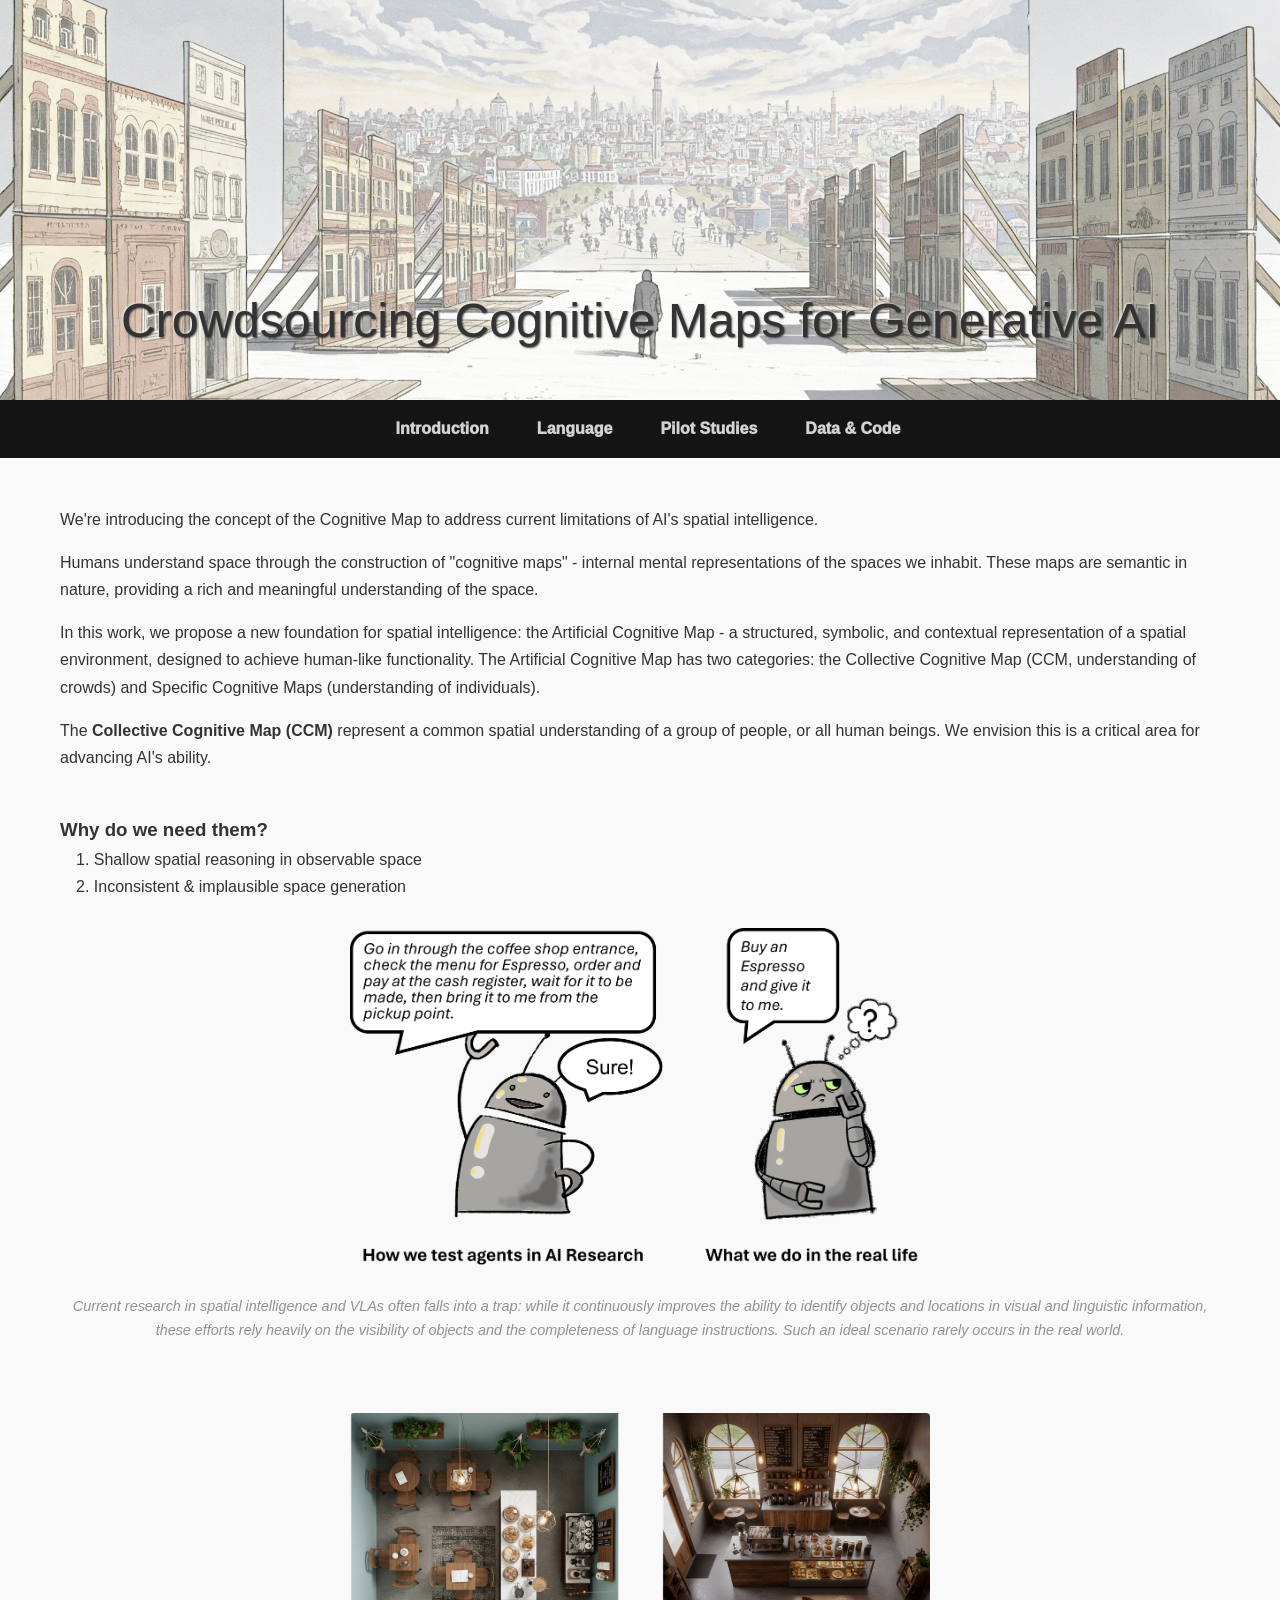
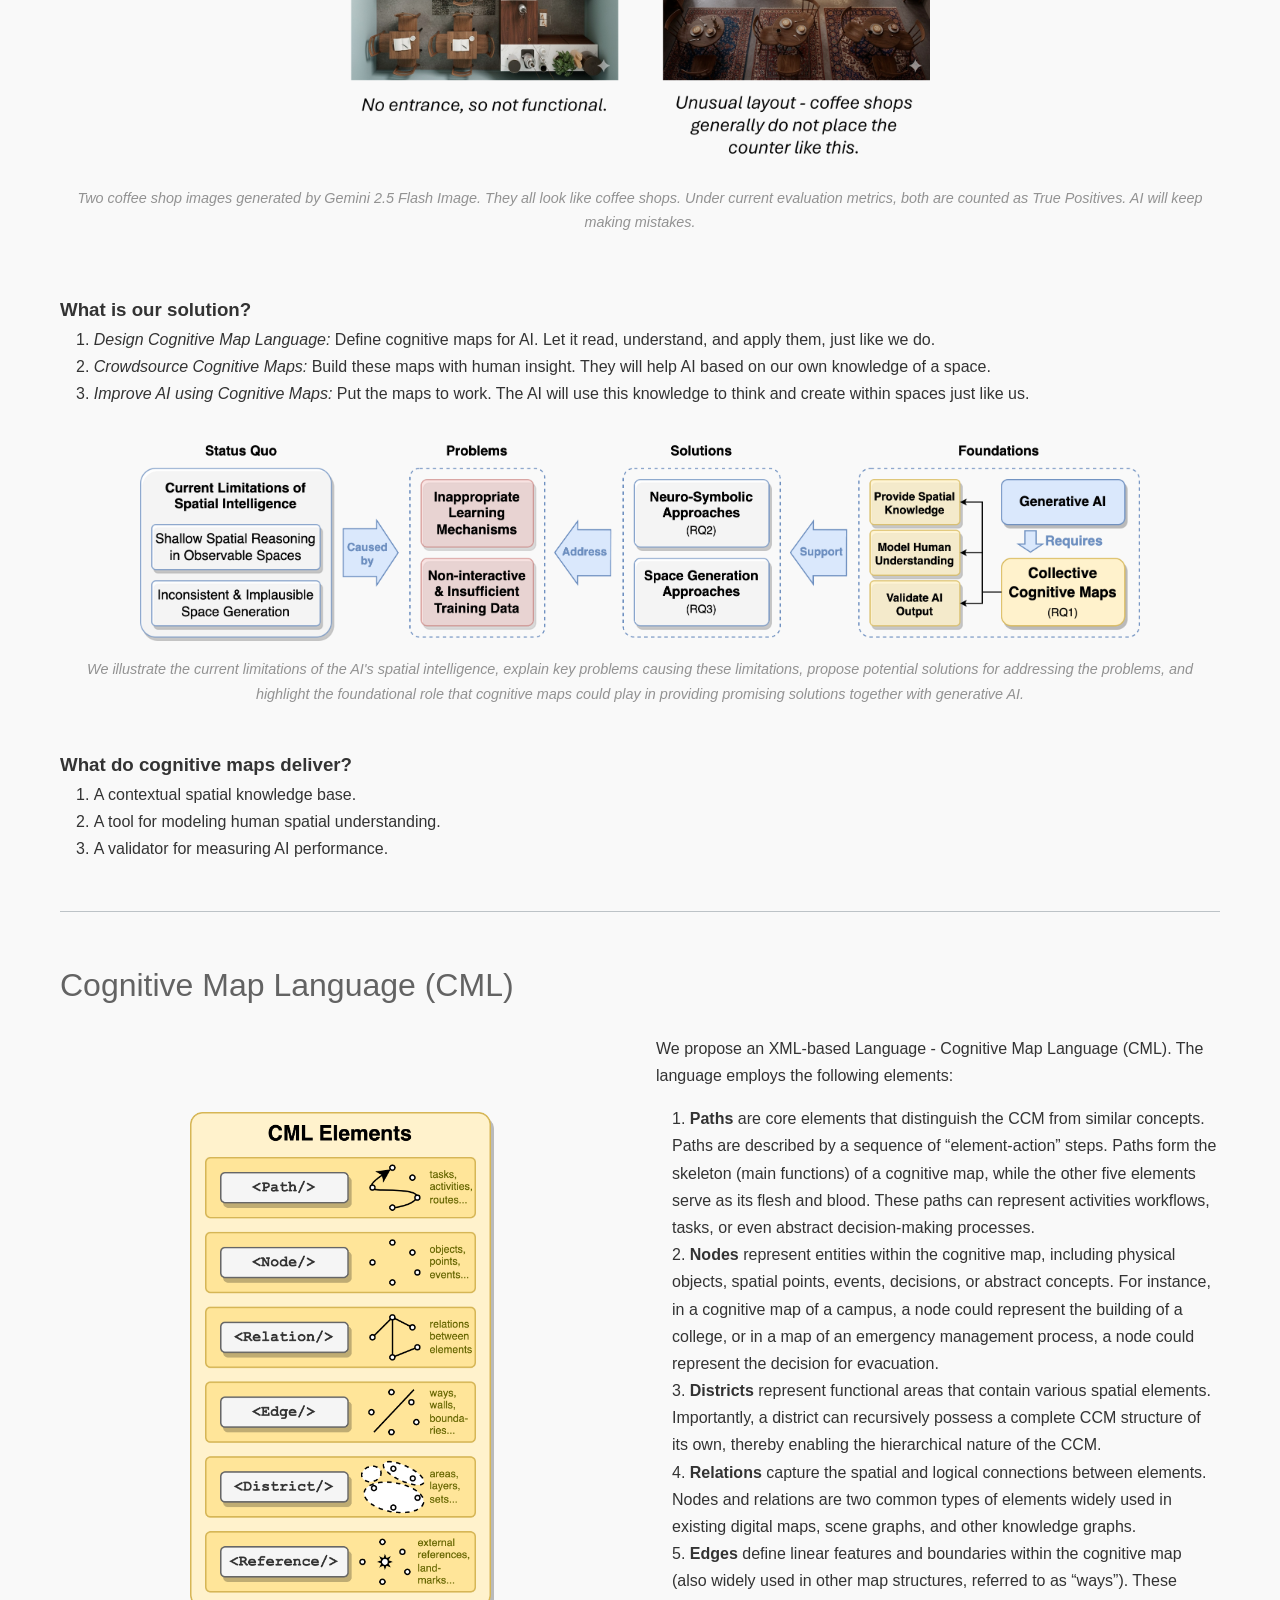
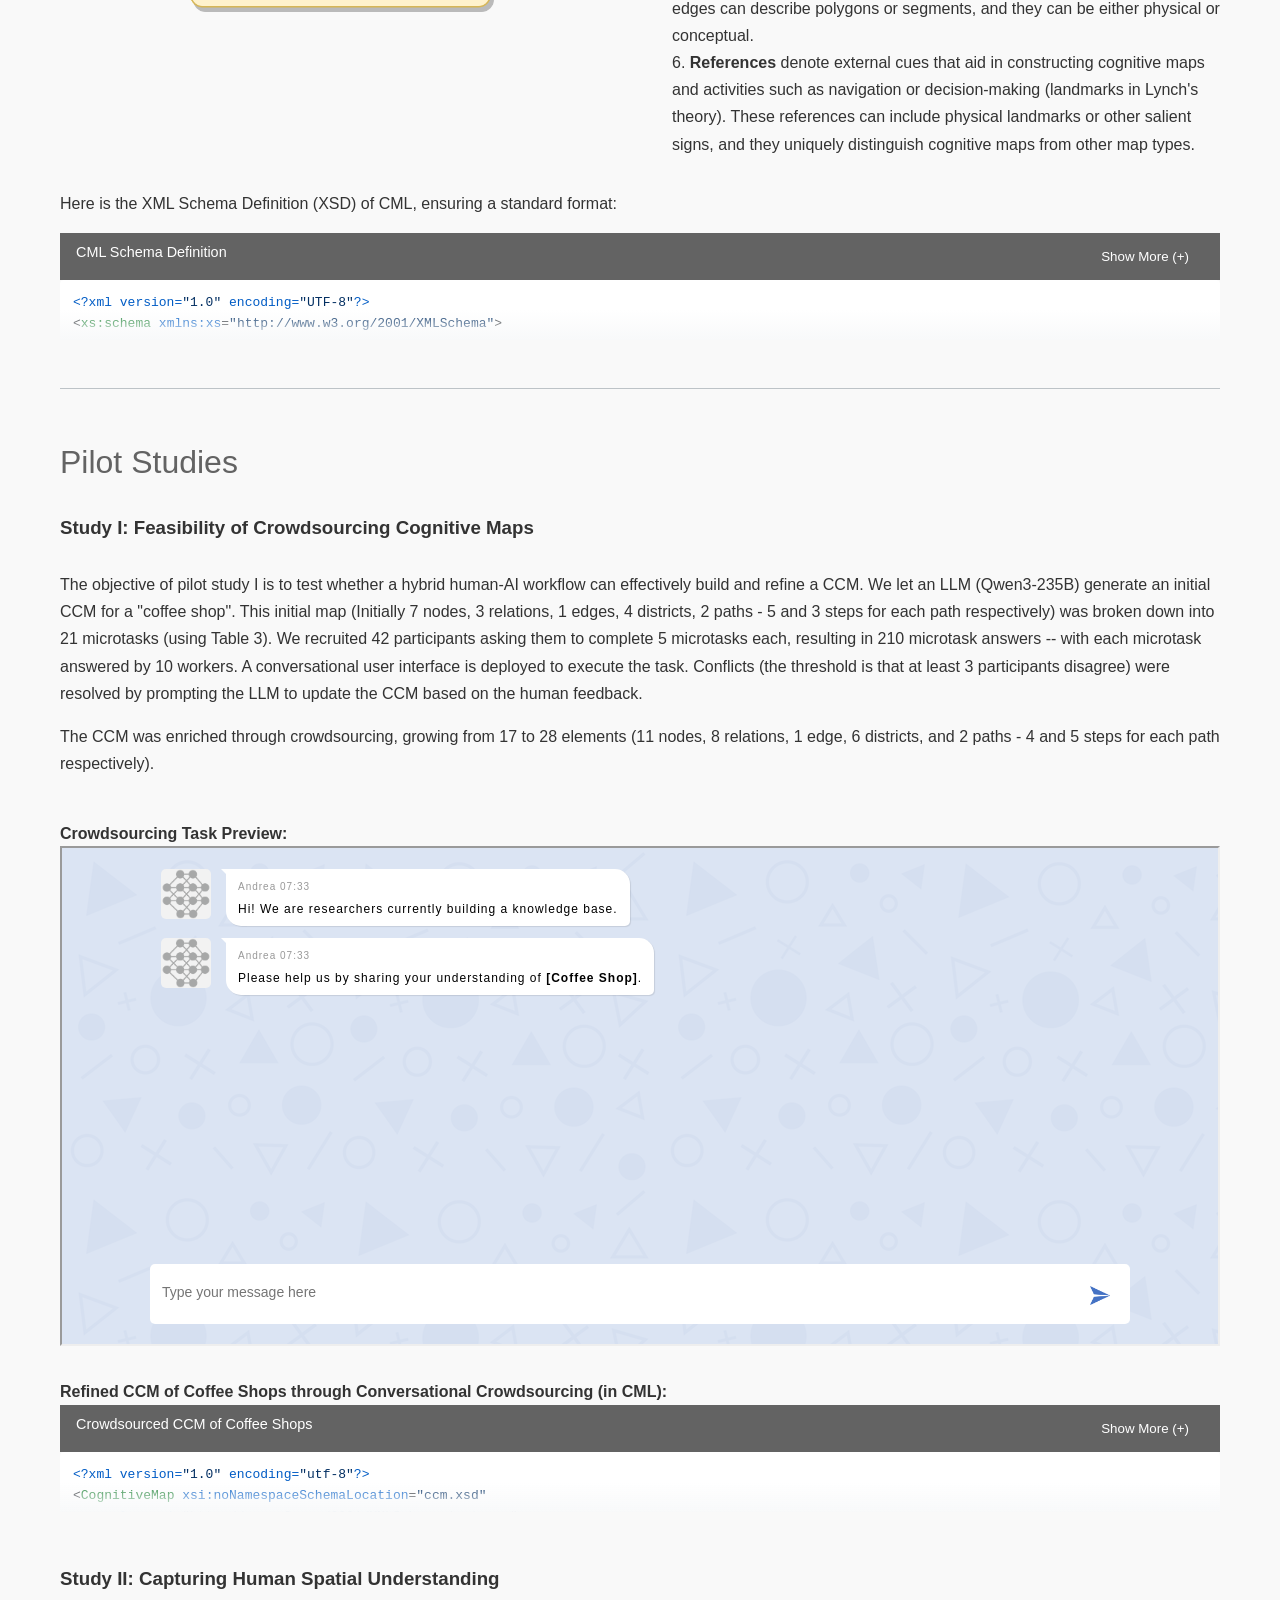
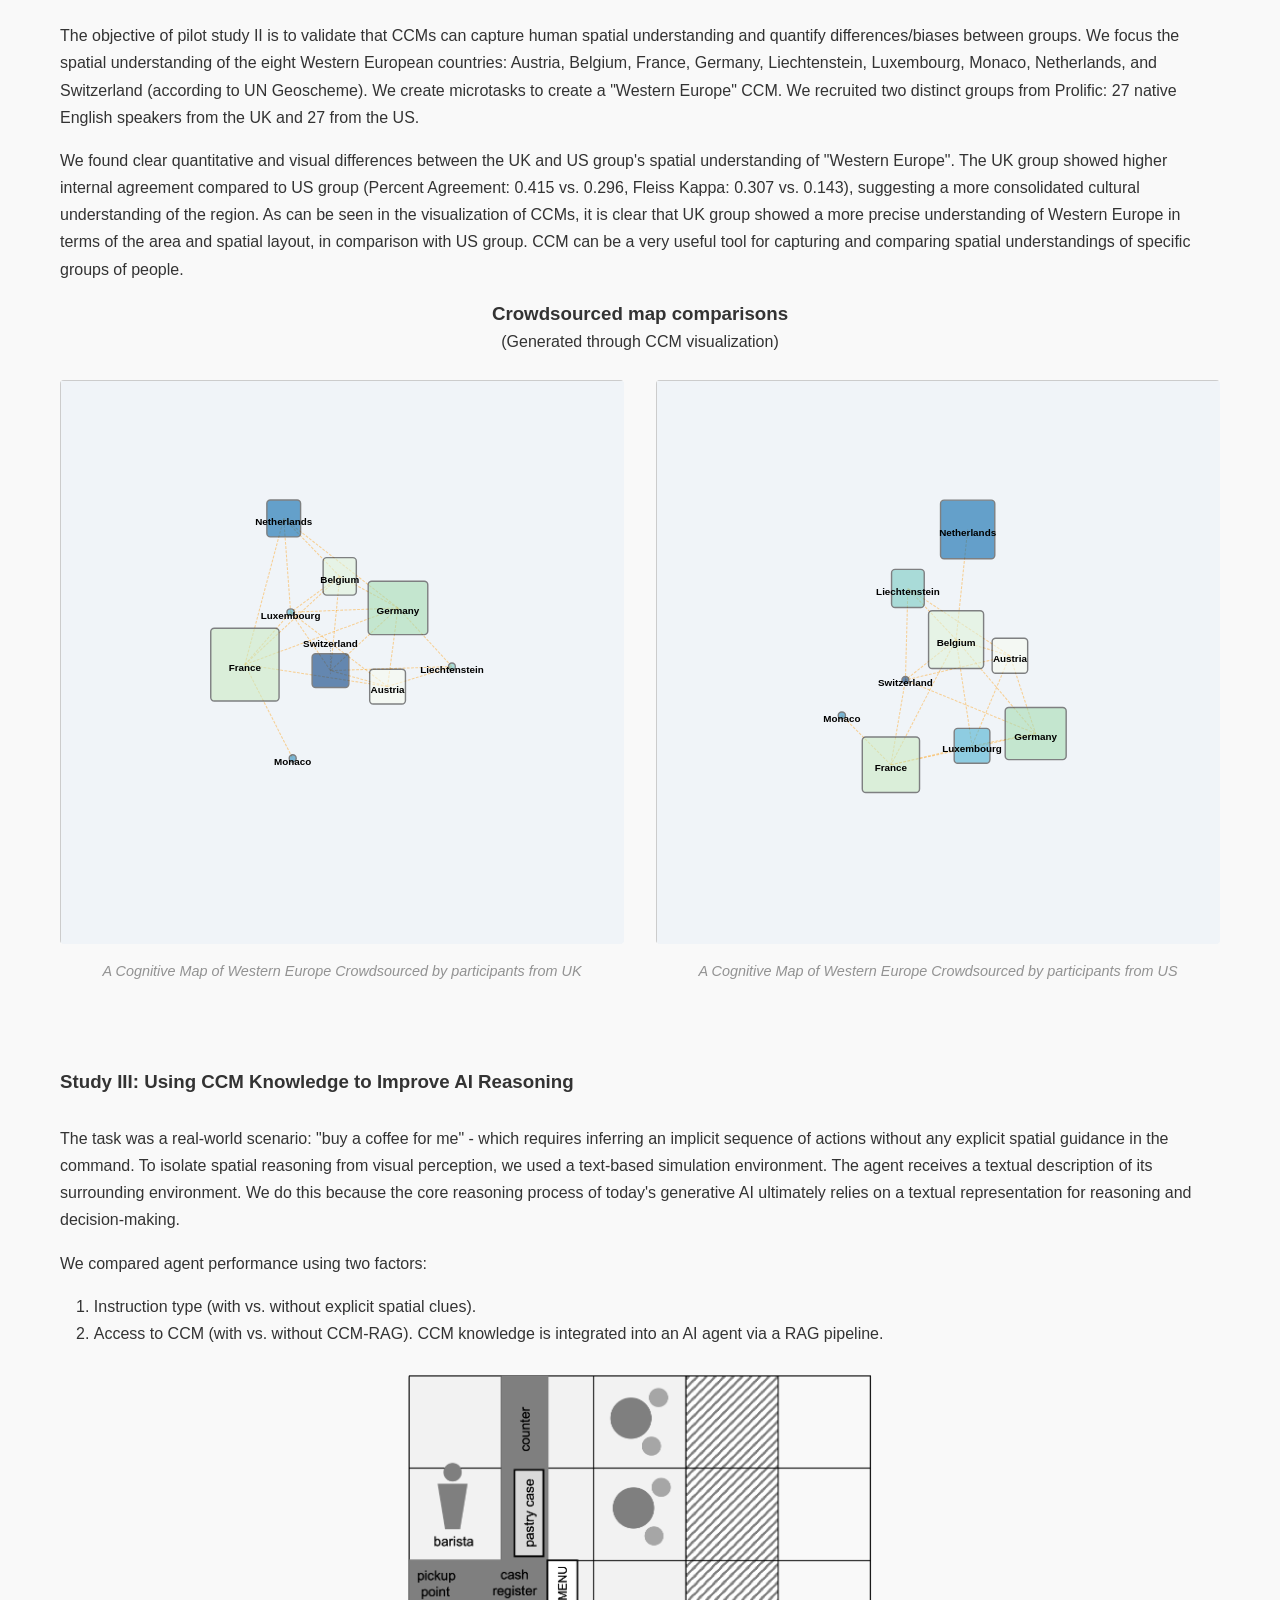
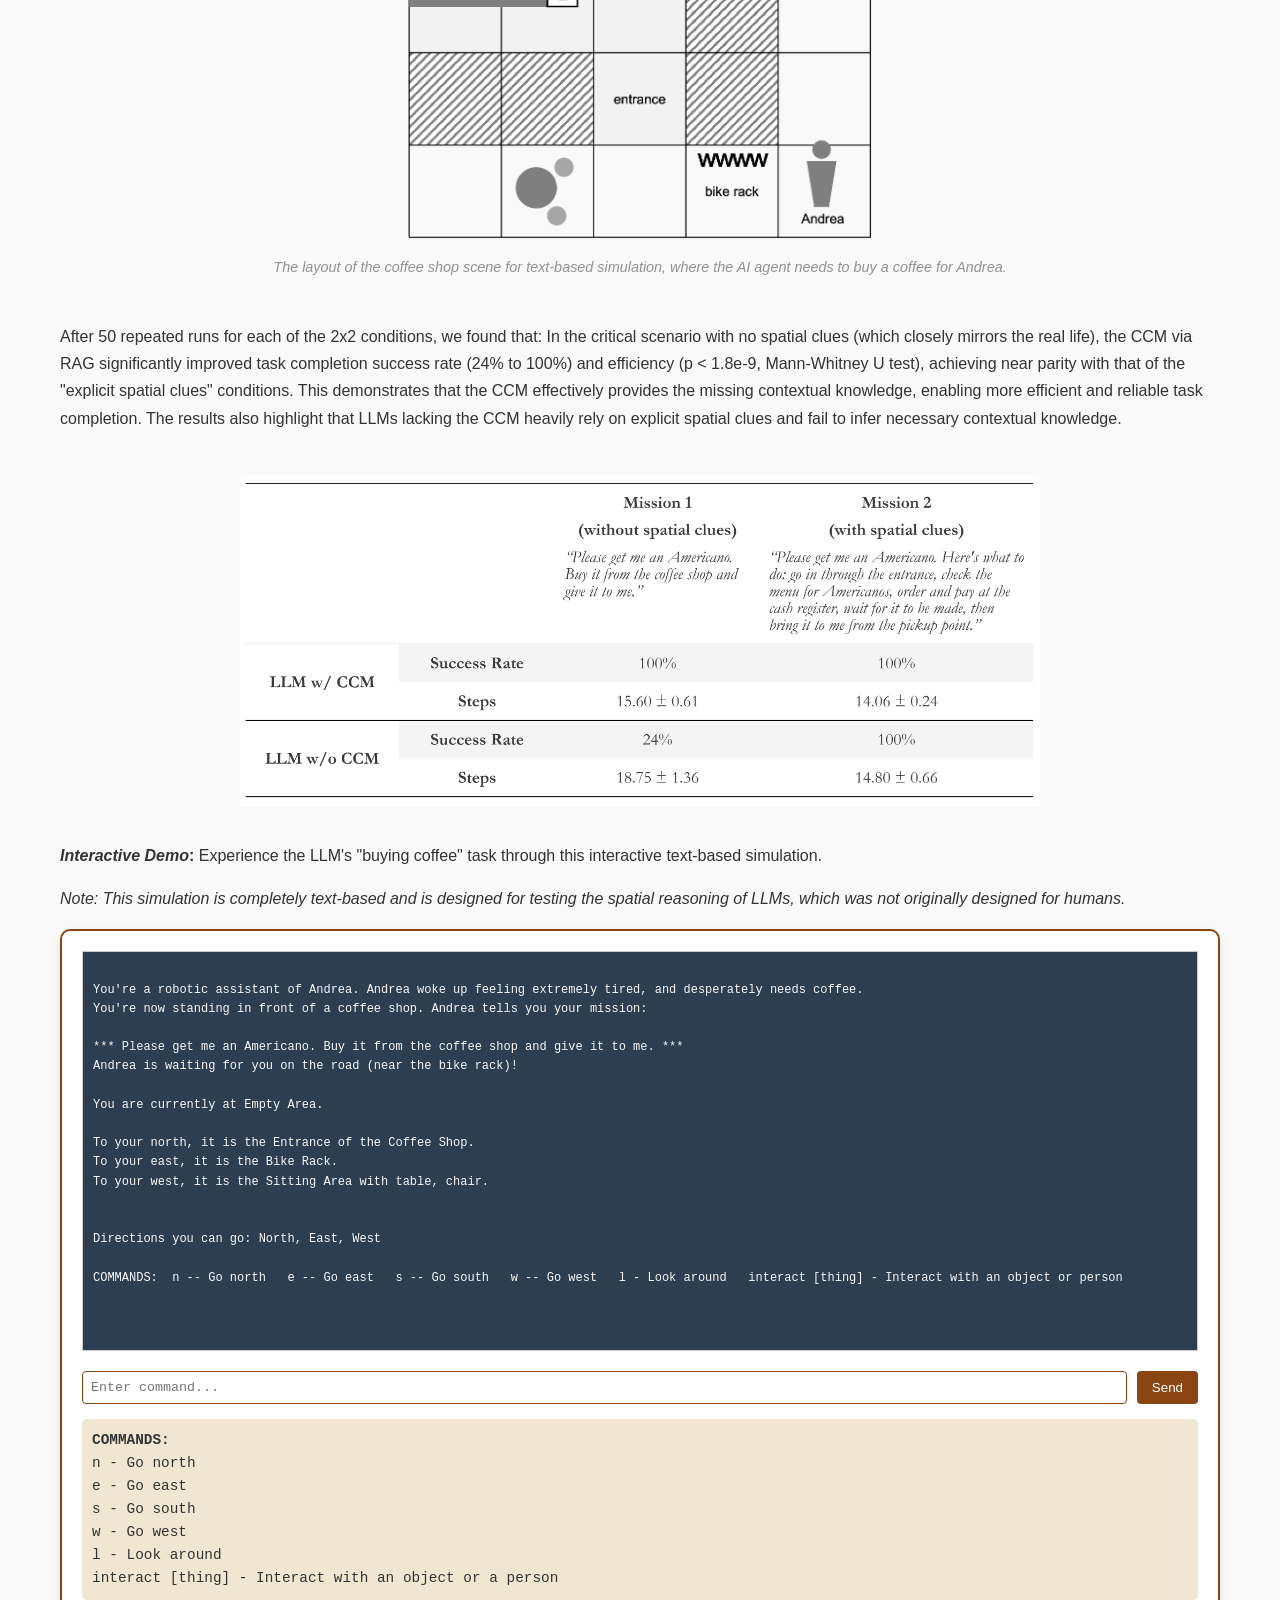
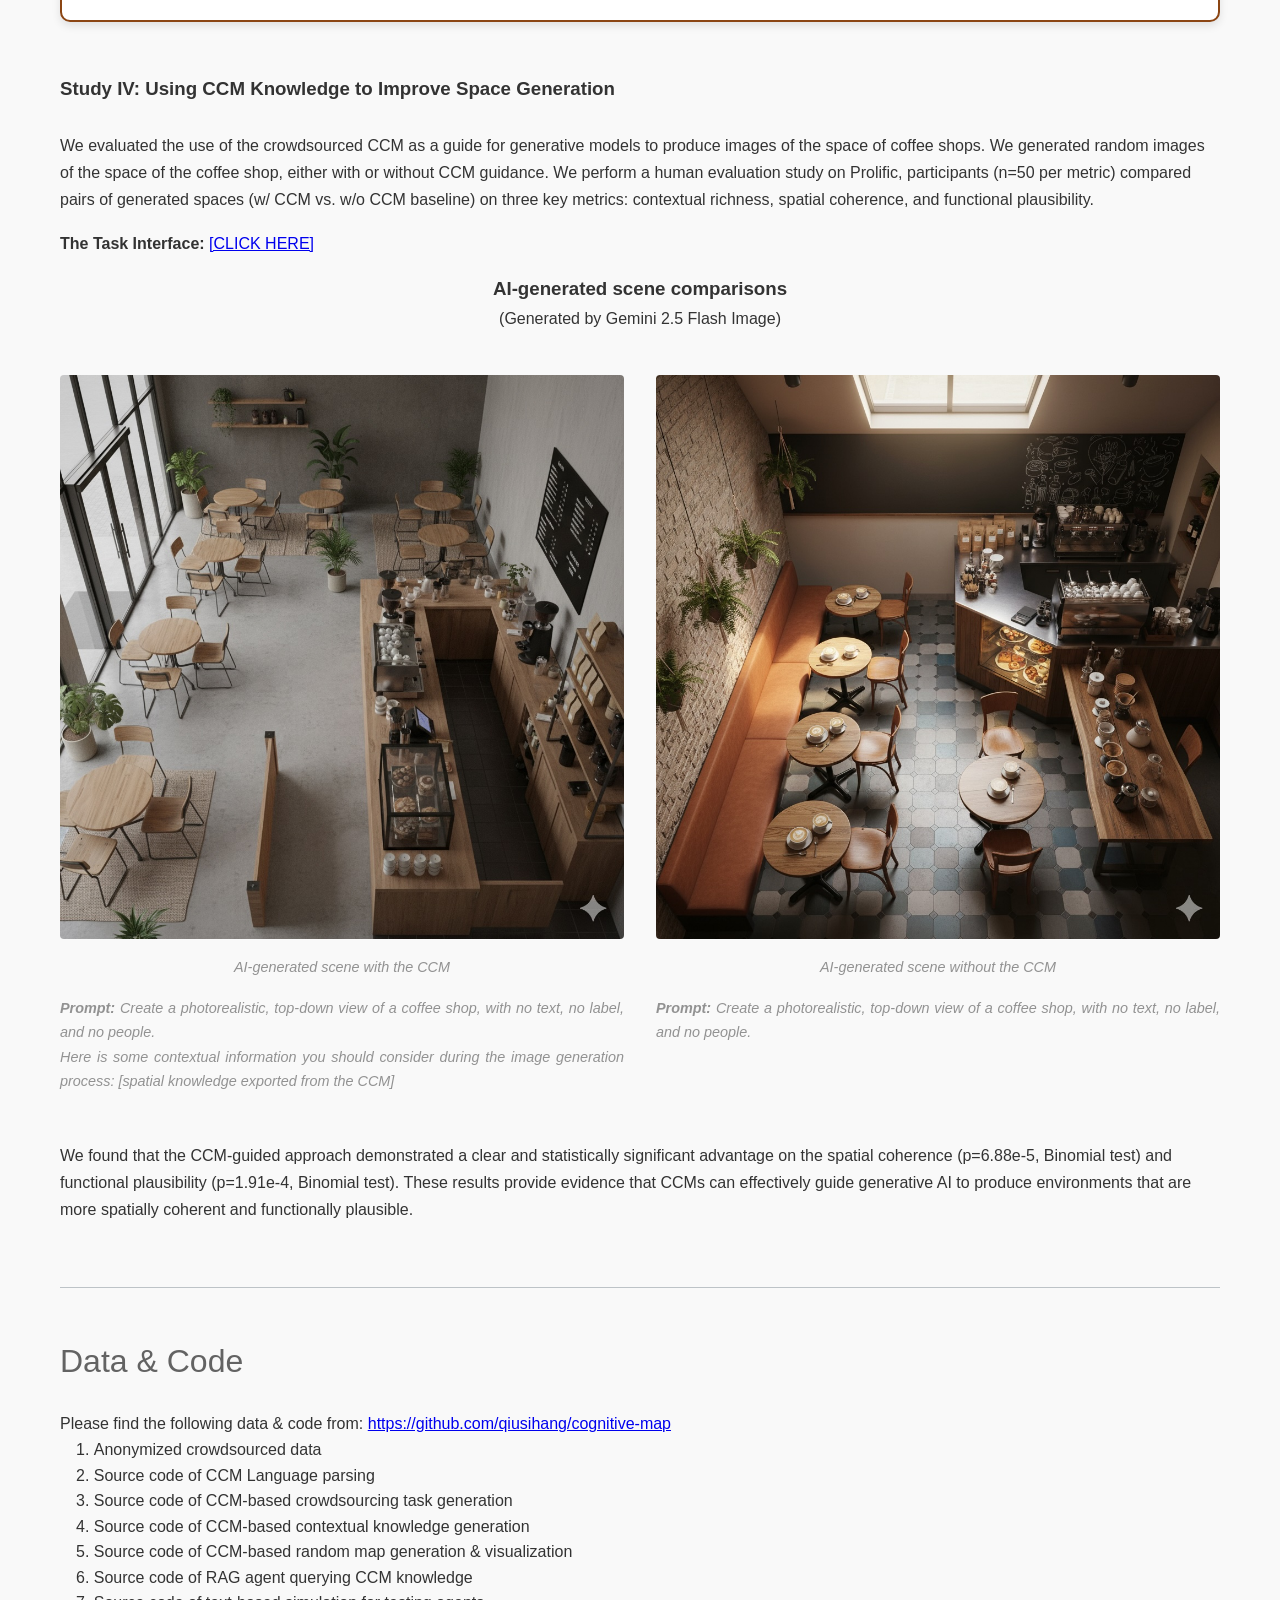
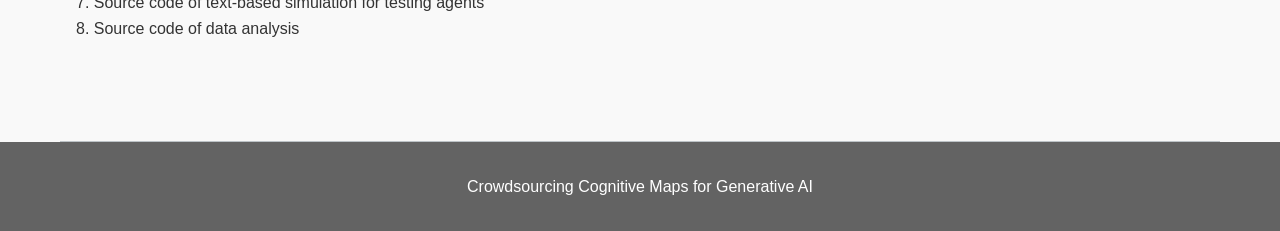
==== commit f0c05923: "Update text to clarify XML Schema Definition of CML" ====
--- a/home/index.html
+++ b/home/index.html
@@ -107,7 +107,7 @@
                 </div>
             </div>
             
-            <div class="text-content"><p>Here is the XML Scheme Definition of CML:</p></div>
+            <div class="text-content"><p>Here is the XML Schema Definition (XSD) of CML, ensuring a standard format:</p></div>
 
             <div class="code-container collapsible-code collapsed">
                 <div class="code-header">
